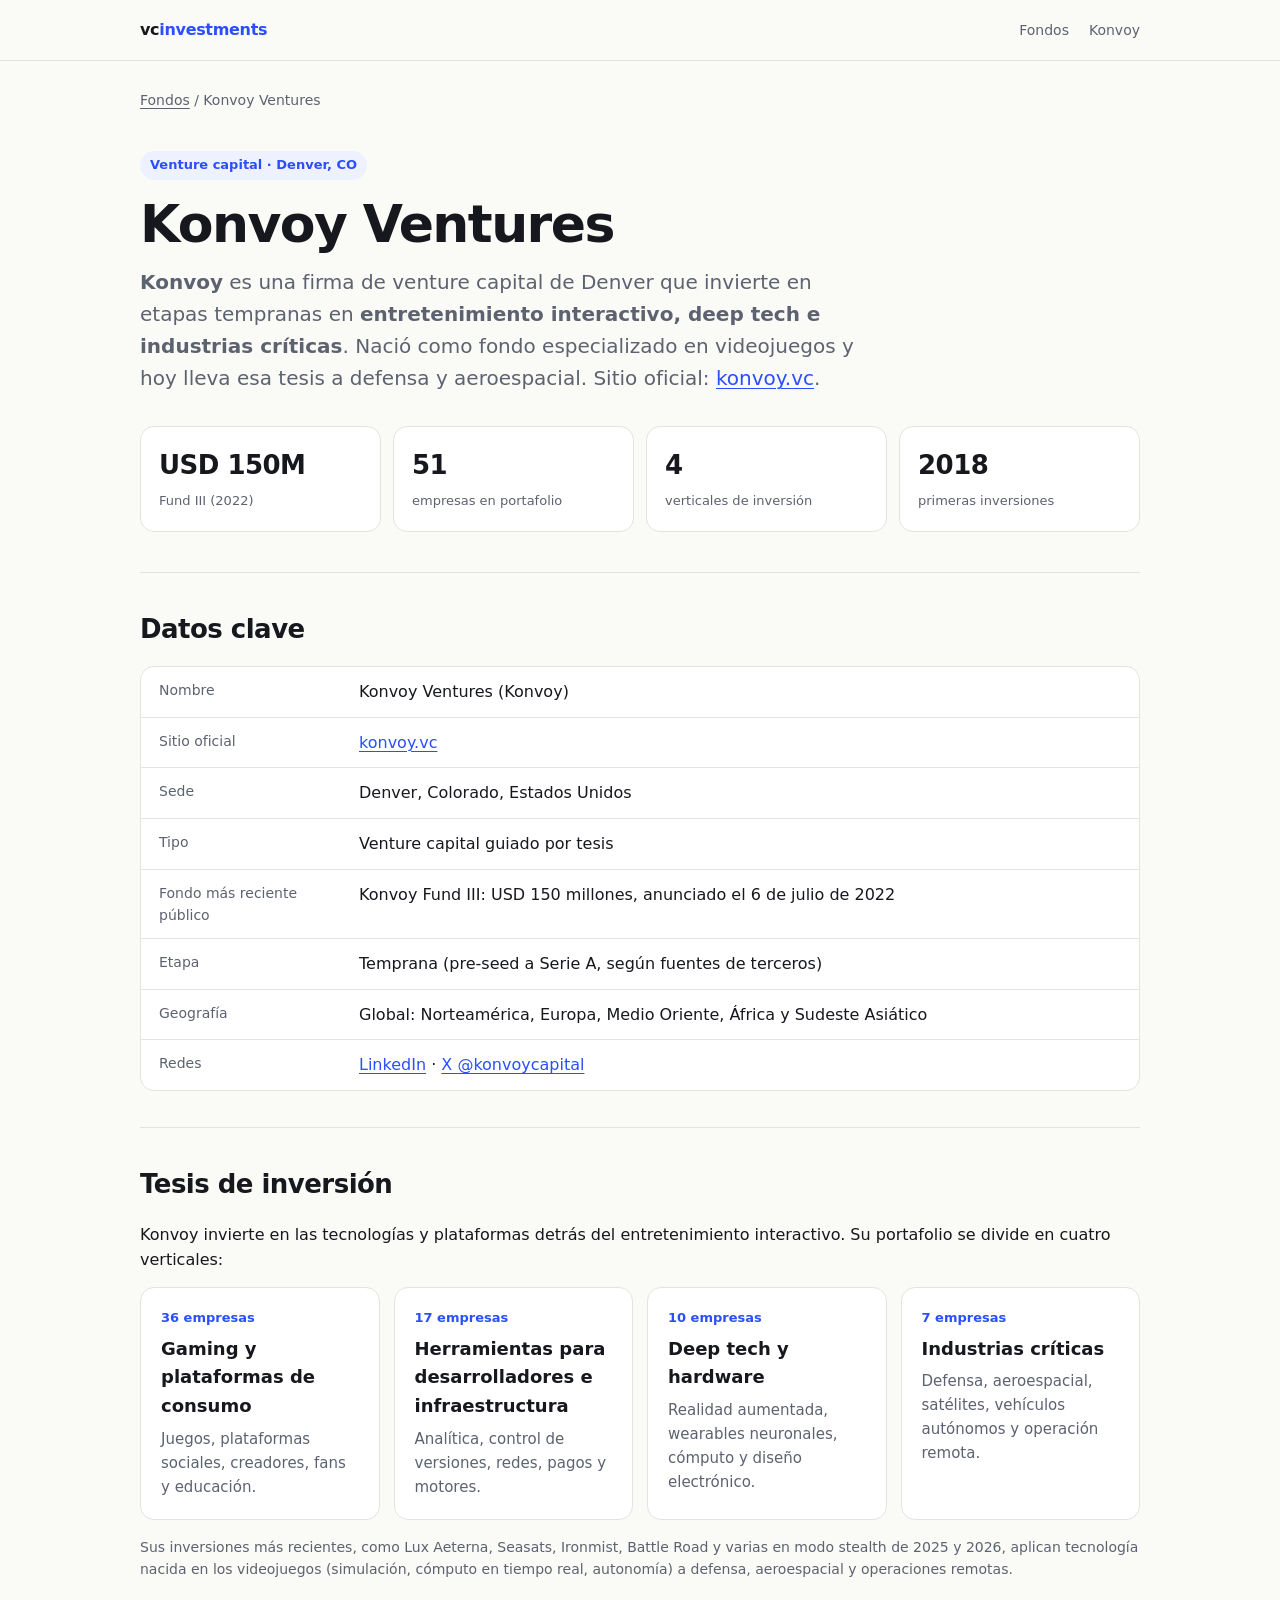
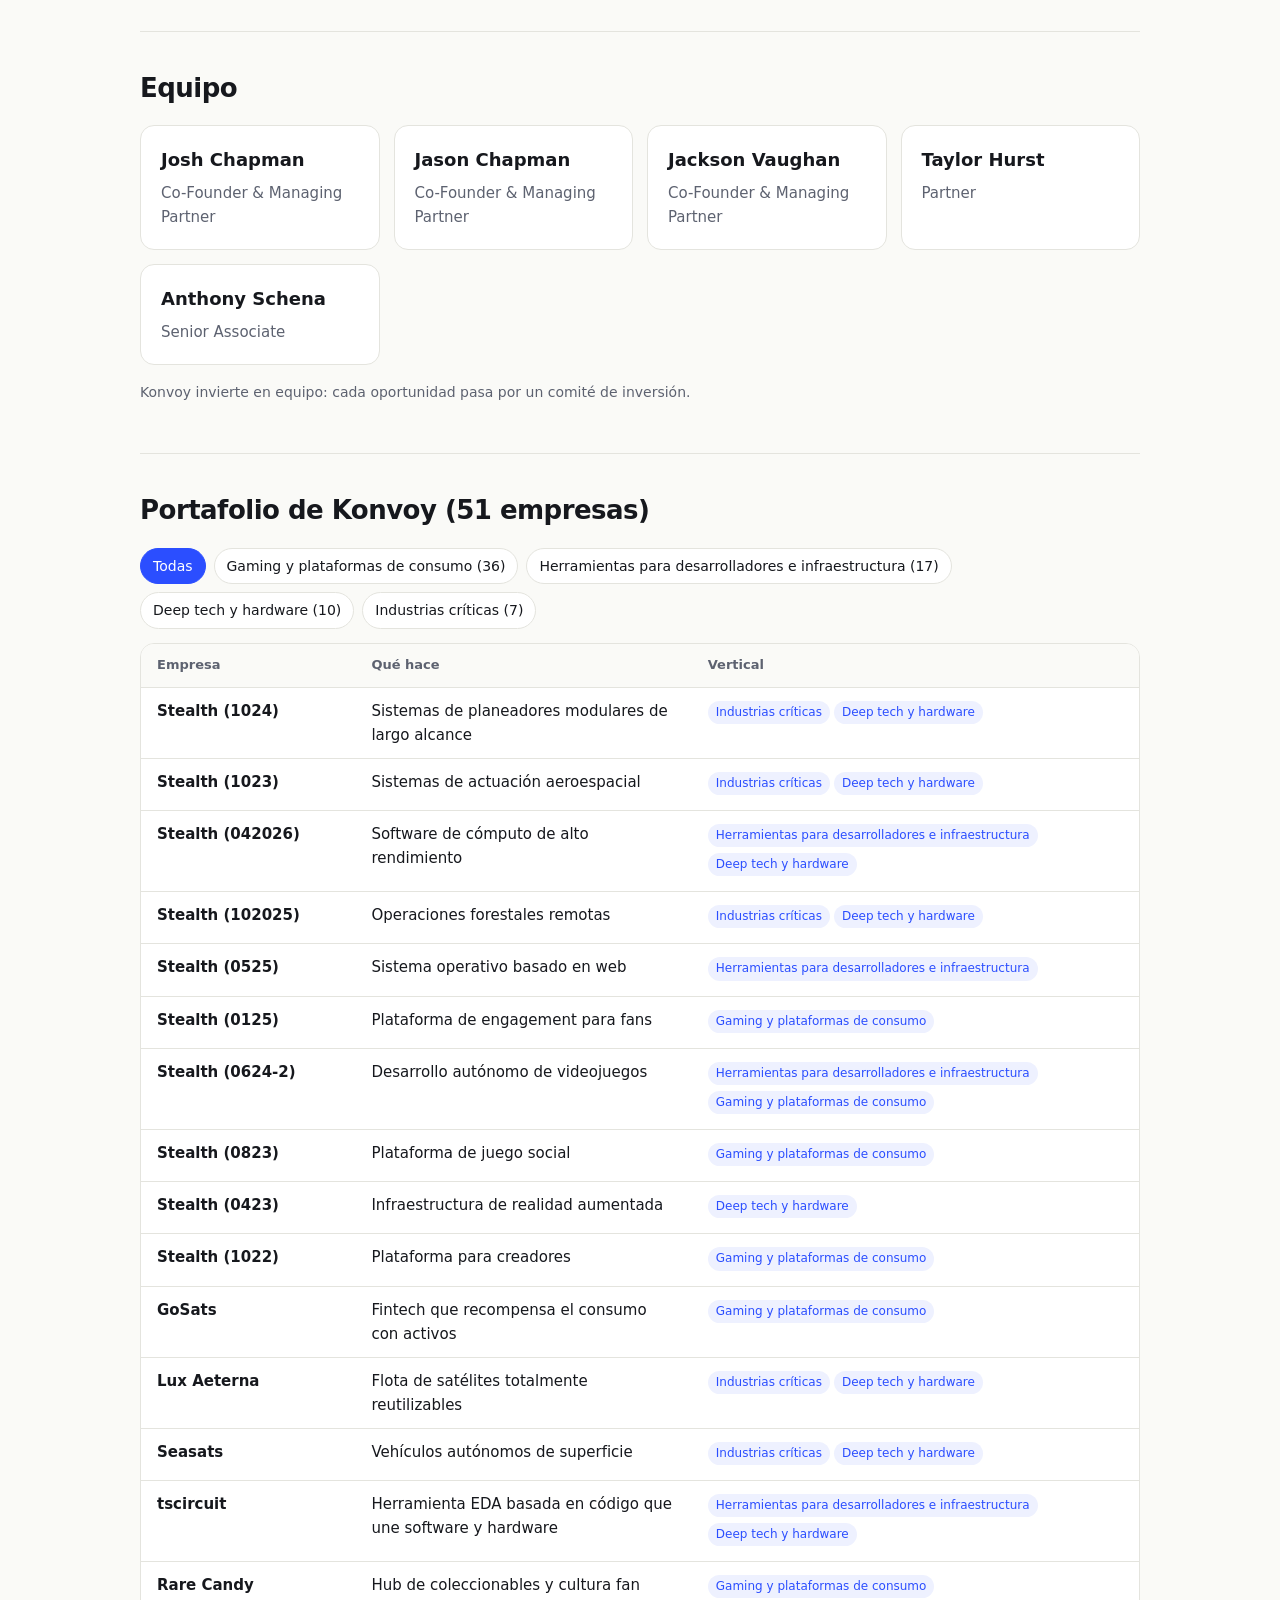
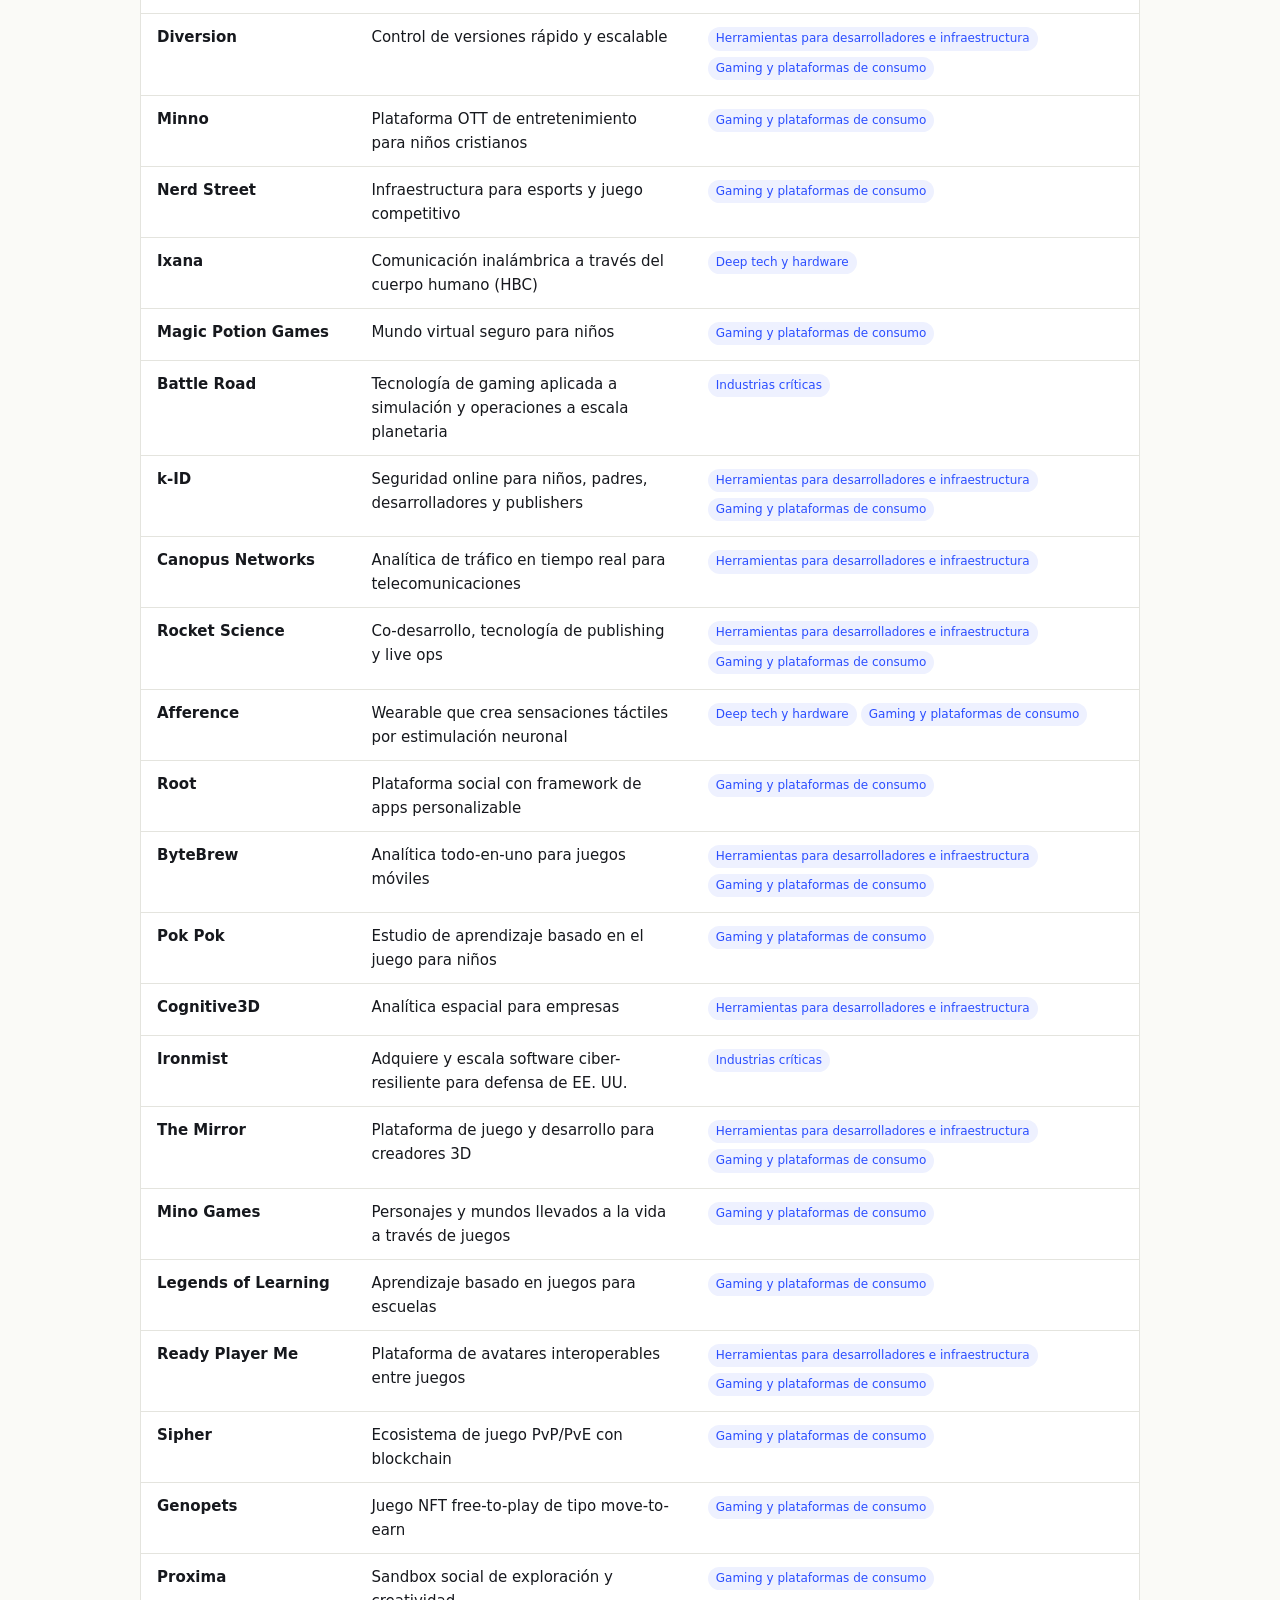
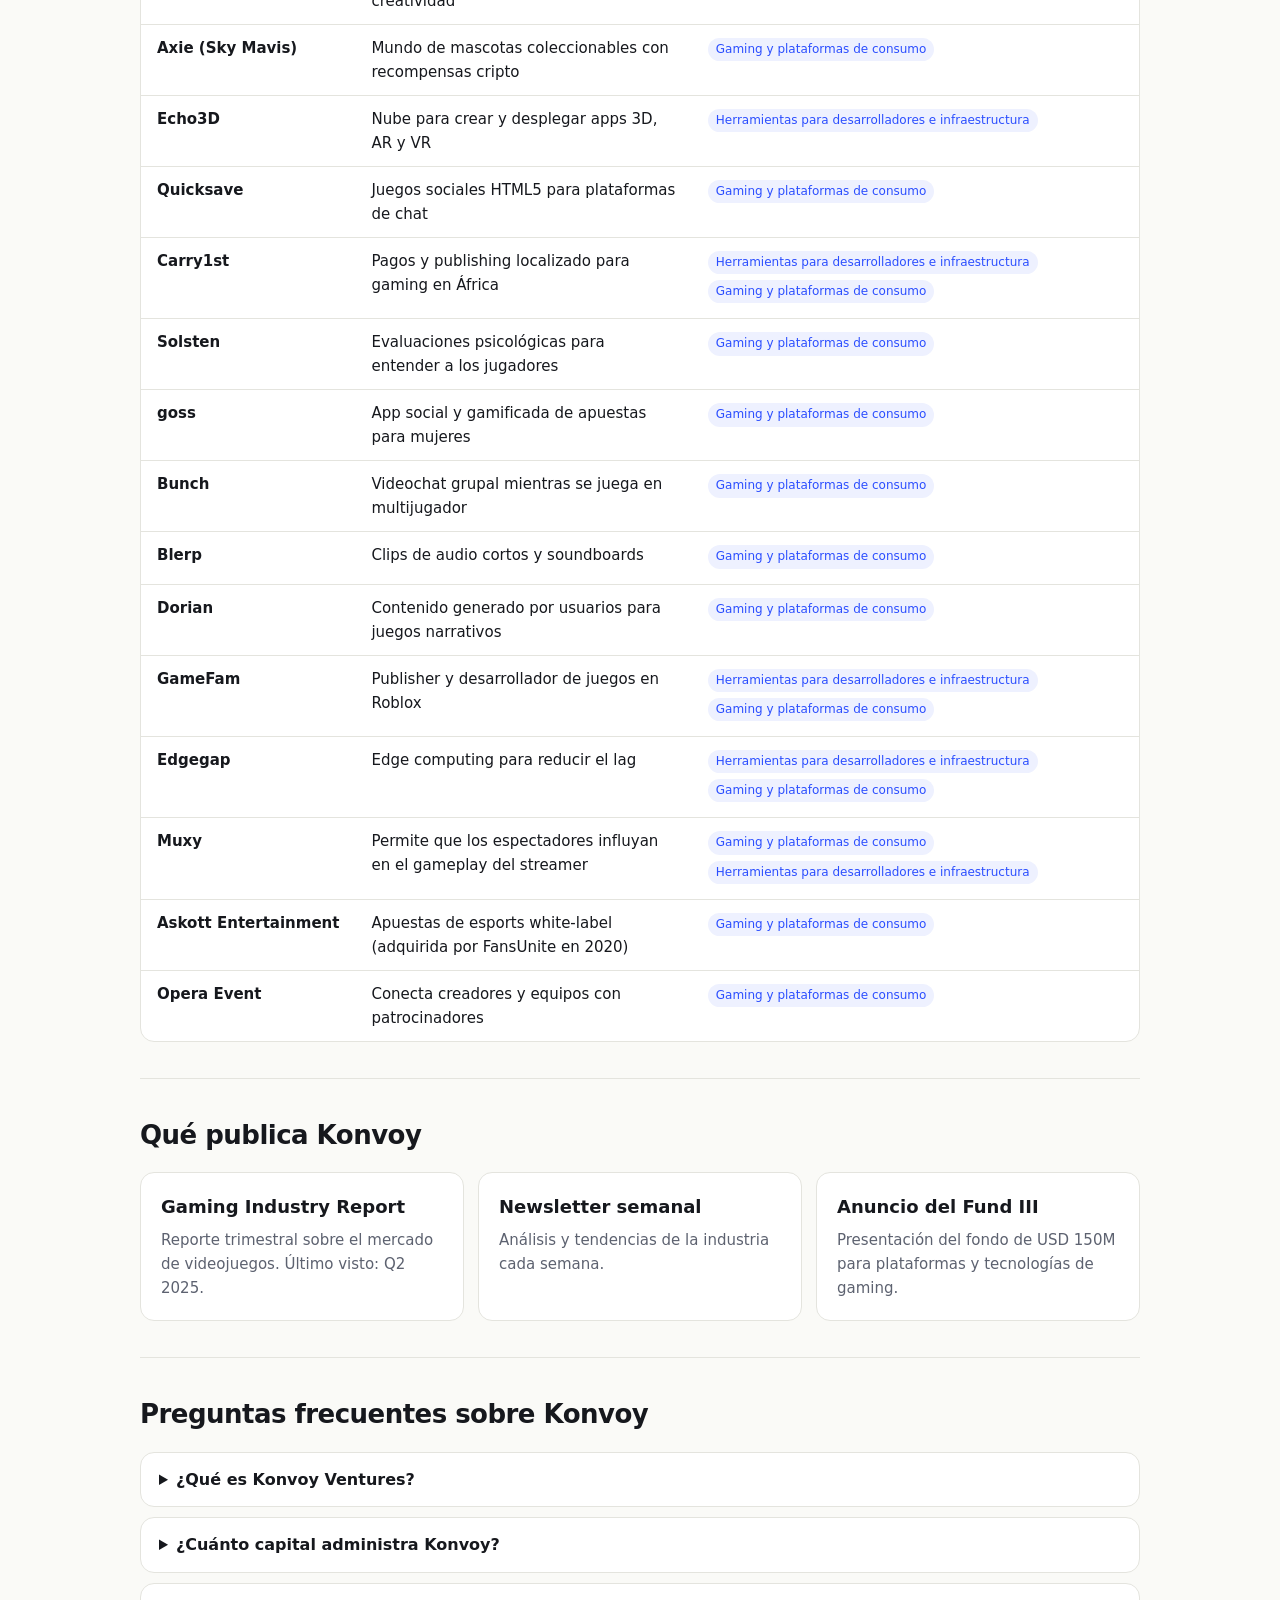
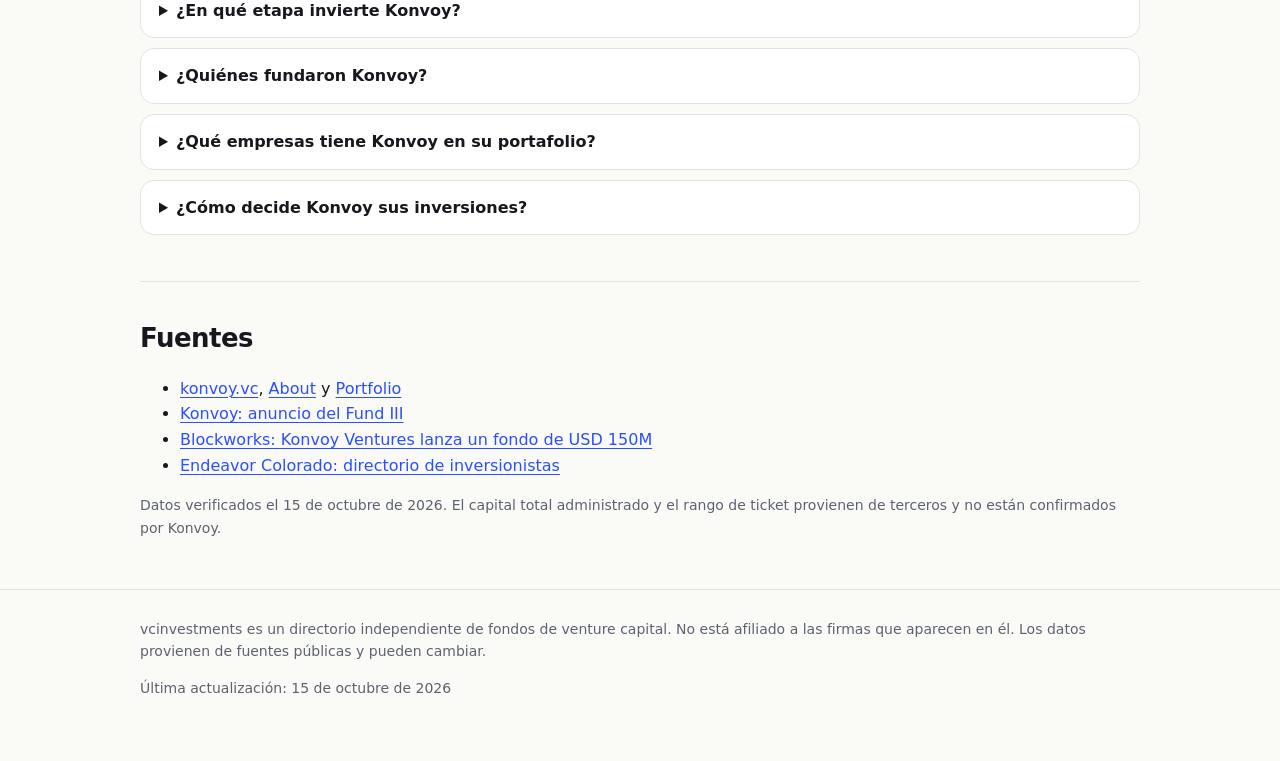
==== docs/konvoy/index.html @ e837ac77 "Sitio público con perfil de Konvoy Ventures (GitHub Pages) - docs/: página de inicio y perfil de Kon" ====
<!doctype html>
<html lang="es">
<head>
<meta charset="utf-8">
<meta name="viewport" content="width=device-width, initial-scale=1">
<title>Konvoy Ventures: fondo VC de gaming, deep tech e industrias críticas</title>
<meta name="description" content="Konvoy Ventures: fondo de venture capital de Denver que invierte en gaming, deep tech e industrias críticas. Fund III de USD 150M, equipo, tesis y las 51 empresas de su portafolio.">
<link rel="canonical" href="https://diegodeleondev.github.io/vcinvestments/konvoy/">
<meta name="robots" content="index, follow, max-snippet:-1">
<meta property="og:type" content="website">
<meta property="og:title" content="Konvoy Ventures: fondo VC de gaming, deep tech e industrias críticas">
<meta property="og:description" content="Konvoy Ventures: fondo de venture capital de Denver que invierte en gaming, deep tech e industrias críticas. Fund III de USD 150M, equipo, tesis y las 51 empresas de su portafolio.">
<meta property="og:url" content="https://diegodeleondev.github.io/vcinvestments/konvoy/">
<meta property="og:locale" content="es_ES">
<meta name="twitter:card" content="summary">
<link rel="stylesheet" href="../styles.css">
<script type="application/ld+json">
{
  "@context": "https://schema.org",
  "@graph": [
    {
      "@type": "Organization",
      "@id": "https://konvoy.vc/#organization",
      "name": "Konvoy Ventures",
      "alternateName": [
        "Konvoy",
        "Konvoy VC",
        "Konvoy Capital"
      ],
      "url": "https://konvoy.vc",
      "description": "Firma de venture capital guiada por tesis que invierte en tecnologías y plataformas de entretenimiento interactivo, deep tech e industrias críticas.",
      "address": {
        "@type": "PostalAddress",
        "addressLocality": "Denver",
        "addressRegion": "CO",
        "addressCountry": "US"
      },
      "founder": [
        {
          "@type": "Person",
          "name": "Josh Chapman"
        },
        {
          "@type": "Person",
          "name": "Jason Chapman"
        },
        {
          "@type": "Person",
          "name": "Jackson Vaughan"
        }
      ],
      "employee": [
        {
          "@type": "Person",
          "name": "Josh Chapman",
          "jobTitle": "Co-Founder & Managing Partner"
        },
        {
          "@type": "Person",
          "name": "Jason Chapman",
          "jobTitle": "Co-Founder & Managing Partner"
        },
        {
          "@type": "Person",
          "name": "Jackson Vaughan",
          "jobTitle": "Co-Founder & Managing Partner"
        },
        {
          "@type": "Person",
          "name": "Taylor Hurst",
          "jobTitle": "Partner"
        },
        {
          "@type": "Person",
          "name": "Anthony Schena",
          "jobTitle": "Senior Associate"
        }
      ],
      "knowsAbout": [
        "Venture capital",
        "Videojuegos",
        "Entretenimiento interactivo",
        "Deep tech",
        "Defensa",
        "Aeroespacial"
      ],
      "sameAs": [
        "https://www.linkedin.com/company/konvoy",
        "https://x.com/konvoycapital"
      ]
    },
    {
      "@type": "WebPage",
      "@id": "https://diegodeleondev.github.io/vcinvestments/konvoy/",
      "url": "https://diegodeleondev.github.io/vcinvestments/konvoy/",
      "name": "Konvoy Ventures — perfil del fondo",
      "inLanguage": "es",
      "dateModified": "2026-10-15",
      "about": {
        "@id": "https://konvoy.vc/#organization"
      },
      "isPartOf": {
        "@id": "https://diegodeleondev.github.io/vcinvestments/#website"
      }
    },
    {
      "@type": "BreadcrumbList",
      "itemListElement": [
        {
          "@type": "ListItem",
          "position": 1,
          "name": "Fondos",
          "item": "https://diegodeleondev.github.io/vcinvestments/"
        },
        {
          "@type": "ListItem",
          "position": 2,
          "name": "Konvoy Ventures",
          "item": "https://diegodeleondev.github.io/vcinvestments/konvoy/"
        }
      ]
    },
    {
      "@type": "FAQPage",
      "mainEntity": [
        {
          "@type": "Question",
          "name": "¿Qué es Konvoy Ventures?",
          "acceptedAnswer": {
            "@type": "Answer",
            "text": "Konvoy Ventures es una firma de venture capital con sede en Denver, Colorado, que invierte en etapas tempranas en entretenimiento interactivo, deep tech e industrias críticas. Nació enfocada en videojuegos y hoy aplica esa tesis también a defensa y aeroespacial."
          }
        },
        {
          "@type": "Question",
          "name": "¿Cuánto capital administra Konvoy?",
          "acceptedAnswer": {
            "@type": "Answer",
            "text": "Su fondo más reciente anunciado públicamente es Konvoy Fund III, de 150 millones de dólares, presentado el 6 de julio de 2022. Directorios de terceros estiman su capital total administrado en unos 270 millones de dólares; la firma no ha publicado esa cifra."
          }
        },
        {
          "@type": "Question",
          "name": "¿En qué etapa invierte Konvoy?",
          "acceptedAnswer": {
            "@type": "Answer",
            "text": "Konvoy invierte en compañías en etapa temprana. Fuentes de terceros ubican sus inversiones entre pre-seed y Serie A, con tickets de entre 0.5 y 5 millones de dólares; la firma no publica un rango oficial."
          }
        },
        {
          "@type": "Question",
          "name": "¿Quiénes fundaron Konvoy?",
          "acceptedAnswer": {
            "@type": "Answer",
            "text": "Konvoy fue fundada por Josh Chapman, Jason Chapman y Jackson Vaughan, quienes son Managing Partners. El equipo de inversión incluye a Taylor Hurst (Partner) y Anthony Schena (Senior Associate)."
          }
        },
        {
          "@type": "Question",
          "name": "¿Qué empresas tiene Konvoy en su portafolio?",
          "acceptedAnswer": {
            "@type": "Answer",
            "text": "Konvoy lista 51 empresas en su portafolio, 10 de ellas en modo stealth. Entre las más conocidas están Axie Infinity (Sky Mavis), Ready Player Me, Carry1st, GameFam, Edgegap, k-ID, Genopets y Lux Aeterna."
          }
        },
        {
          "@type": "Question",
          "name": "¿Cómo decide Konvoy sus inversiones?",
          "acceptedAnswer": {
            "@type": "Answer",
            "text": "Konvoy se define como una firma guiada por tesis que invierte en equipo: cada oportunidad pasa por un comité de inversión donde la evaluación de cada miembro forma parte de la decisión."
          }
        }
      ]
    }
  ]
}
</script>
</head>
<body>
<header class="site"><div class="wrap">
  <a class="brand" href="https://diegodeleondev.github.io/vcinvestments/">vc<span>investments</span></a>
  <nav><a href="https://diegodeleondev.github.io/vcinvestments/">Fondos</a><a href="https://diegodeleondev.github.io/vcinvestments/konvoy/">Konvoy</a></nav>
</div></header>

<main class="wrap">
<p class="crumbs"><a href="https://diegodeleondev.github.io/vcinvestments/">Fondos</a> / Konvoy Ventures</p>
<div class="hero">
  <span class="eyebrow">Venture capital · Denver, CO</span>
  <h1>Konvoy Ventures</h1>
  <p class="lead"><strong>Konvoy</strong> es una firma de venture capital de Denver que invierte en etapas tempranas en <strong>entretenimiento interactivo, deep tech e industrias críticas</strong>. Nació como fondo especializado en videojuegos y hoy lleva esa tesis a defensa y aeroespacial. Sitio oficial: <a href="https://konvoy.vc">konvoy.vc</a>.</p>
  <div class="stats">
    <div class="stat"><b>USD 150M</b><small>Fund III (2022)</small></div>
    <div class="stat"><b>51</b><small>empresas en portafolio</small></div>
    <div class="stat"><b>4</b><small>verticales de inversión</small></div>
    <div class="stat"><b>2018</b><small>primeras inversiones</small></div>
  </div>
</div>

<section id="datos">
  <h2>Datos clave</h2>
  <dl class="facts">
    <dt>Nombre</dt><dd>Konvoy Ventures (Konvoy)</dd>
    <dt>Sitio oficial</dt><dd><a href="https://konvoy.vc">konvoy.vc</a></dd>
    <dt>Sede</dt><dd>Denver, Colorado, Estados Unidos</dd>
    <dt>Tipo</dt><dd>Venture capital guiado por tesis</dd>
    <dt>Fondo más reciente público</dt><dd>Konvoy Fund III: USD 150 millones, anunciado el 6 de julio de 2022</dd>
    <dt>Etapa</dt><dd>Temprana (pre-seed a Serie A, según fuentes de terceros)</dd>
    <dt>Geografía</dt><dd>Global: Norteamérica, Europa, Medio Oriente, África y Sudeste Asiático</dd>
    <dt>Redes</dt><dd><a href="https://www.linkedin.com/company/konvoy">LinkedIn</a> · <a href="https://x.com/konvoycapital">X @konvoycapital</a></dd>
  </dl>
</section>

<section id="tesis">
  <h2>Tesis de inversión</h2>
  <p>Konvoy invierte en las tecnologías y plataformas detrás del entretenimiento interactivo. Su portafolio se divide en cuatro verticales:</p>
  <div class="grid"><div class="card"><span class="count">36 empresas</span><h3>Gaming y plataformas de consumo</h3><p>Juegos, plataformas sociales, creadores, fans y educación.</p></div><div class="card"><span class="count">17 empresas</span><h3>Herramientas para desarrolladores e infraestructura</h3><p>Analítica, control de versiones, redes, pagos y motores.</p></div><div class="card"><span class="count">10 empresas</span><h3>Deep tech y hardware</h3><p>Realidad aumentada, wearables neuronales, cómputo y diseño electrónico.</p></div><div class="card"><span class="count">7 empresas</span><h3>Industrias críticas</h3><p>Defensa, aeroespacial, satélites, vehículos autónomos y operación remota.</p></div></div>
  <p class="note" style="margin-top:16px">Sus inversiones más recientes, como Lux Aeterna, Seasats, Ironmist, Battle Road y varias en modo stealth de 2025 y 2026, aplican tecnología nacida en los videojuegos (simulación, cómputo en tiempo real, autonomía) a defensa, aeroespacial y operaciones remotas.</p>
</section>

<section id="equipo">
  <h2>Equipo</h2>
  <div class="grid">
    <div class="card"><h3>Josh Chapman</h3><p>Co-Founder &amp; Managing Partner</p></div>
    <div class="card"><h3>Jason Chapman</h3><p>Co-Founder &amp; Managing Partner</p></div>
    <div class="card"><h3>Jackson Vaughan</h3><p>Co-Founder &amp; Managing Partner</p></div>
    <div class="card"><h3>Taylor Hurst</h3><p>Partner</p></div>
    <div class="card"><h3>Anthony Schena</h3><p>Senior Associate</p></div>
  </div>
  <p class="note" style="margin-top:16px">Konvoy invierte en equipo: cada oportunidad pasa por un comité de inversión.</p>
</section>

<section id="portafolio">
  <h2>Portafolio de Konvoy (51 empresas)</h2>
  <div class="filters" role="group" aria-label="Filtrar por vertical"><button type="button" aria-pressed="true" data-f="">Todas</button><button type="button" aria-pressed="false" data-f="Gaming &amp; Consumer Platforms">Gaming y plataformas de consumo (36)</button><button type="button" aria-pressed="false" data-f="Developer Tools &amp; Infrastructure">Herramientas para desarrolladores e infraestructura (17)</button><button type="button" aria-pressed="false" data-f="Deep Tech &amp; Hardware">Deep tech y hardware (10)</button><button type="button" aria-pressed="false" data-f="Critical Industries">Industrias críticas (7)</button></div>
  <div class="table-wrap"><table>
    <thead><tr><th>Empresa</th><th>Qué hace</th><th>Vertical</th></tr></thead>
    <tbody>
<tr data-v="Critical Industries|Deep Tech &amp; Hardware"><td>Stealth (1024)</td><td>Sistemas de planeadores modulares de largo alcance</td><td><span class=tag>Industrias críticas</span><span class=tag>Deep tech y hardware</span></td></tr>
<tr data-v="Critical Industries|Deep Tech &amp; Hardware"><td>Stealth (1023)</td><td>Sistemas de actuación aeroespacial</td><td><span class=tag>Industrias críticas</span><span class=tag>Deep tech y hardware</span></td></tr>
<tr data-v="Developer Tools &amp; Infrastructure|Deep Tech &amp; Hardware"><td>Stealth (042026)</td><td>Software de cómputo de alto rendimiento</td><td><span class=tag>Herramientas para desarrolladores e infraestructura</span><span class=tag>Deep tech y hardware</span></td></tr>
<tr data-v="Critical Industries|Deep Tech &amp; Hardware"><td>Stealth (102025)</td><td>Operaciones forestales remotas</td><td><span class=tag>Industrias críticas</span><span class=tag>Deep tech y hardware</span></td></tr>
<tr data-v="Developer Tools &amp; Infrastructure"><td>Stealth (0525)</td><td>Sistema operativo basado en web</td><td><span class=tag>Herramientas para desarrolladores e infraestructura</span></td></tr>
<tr data-v="Gaming &amp; Consumer Platforms"><td>Stealth (0125)</td><td>Plataforma de engagement para fans</td><td><span class=tag>Gaming y plataformas de consumo</span></td></tr>
<tr data-v="Developer Tools &amp; Infrastructure|Gaming &amp; Consumer Platforms"><td>Stealth (0624-2)</td><td>Desarrollo autónomo de videojuegos</td><td><span class=tag>Herramientas para desarrolladores e infraestructura</span><span class=tag>Gaming y plataformas de consumo</span></td></tr>
<tr data-v="Gaming &amp; Consumer Platforms"><td>Stealth (0823)</td><td>Plataforma de juego social</td><td><span class=tag>Gaming y plataformas de consumo</span></td></tr>
<tr data-v="Deep Tech &amp; Hardware"><td>Stealth (0423)</td><td>Infraestructura de realidad aumentada</td><td><span class=tag>Deep tech y hardware</span></td></tr>
<tr data-v="Gaming &amp; Consumer Platforms"><td>Stealth (1022)</td><td>Plataforma para creadores</td><td><span class=tag>Gaming y plataformas de consumo</span></td></tr>
<tr data-v="Gaming &amp; Consumer Platforms"><td>GoSats</td><td>Fintech que recompensa el consumo con activos</td><td><span class=tag>Gaming y plataformas de consumo</span></td></tr>
<tr data-v="Critical Industries|Deep Tech &amp; Hardware"><td>Lux Aeterna</td><td>Flota de satélites totalmente reutilizables</td><td><span class=tag>Industrias críticas</span><span class=tag>Deep tech y hardware</span></td></tr>
<tr data-v="Critical Industries|Deep Tech &amp; Hardware"><td>Seasats</td><td>Vehículos autónomos de superficie</td><td><span class=tag>Industrias críticas</span><span class=tag>Deep tech y hardware</span></td></tr>
<tr data-v="Developer Tools &amp; Infrastructure|Deep Tech &amp; Hardware"><td>tscircuit</td><td>Herramienta EDA basada en código que une software y hardware</td><td><span class=tag>Herramientas para desarrolladores e infraestructura</span><span class=tag>Deep tech y hardware</span></td></tr>
<tr data-v="Gaming &amp; Consumer Platforms"><td>Rare Candy</td><td>Hub de coleccionables y cultura fan</td><td><span class=tag>Gaming y plataformas de consumo</span></td></tr>
<tr data-v="Developer Tools &amp; Infrastructure|Gaming &amp; Consumer Platforms"><td>Diversion</td><td>Control de versiones rápido y escalable</td><td><span class=tag>Herramientas para desarrolladores e infraestructura</span><span class=tag>Gaming y plataformas de consumo</span></td></tr>
<tr data-v="Gaming &amp; Consumer Platforms"><td>Minno</td><td>Plataforma OTT de entretenimiento para niños cristianos</td><td><span class=tag>Gaming y plataformas de consumo</span></td></tr>
<tr data-v="Gaming &amp; Consumer Platforms"><td>Nerd Street</td><td>Infraestructura para esports y juego competitivo</td><td><span class=tag>Gaming y plataformas de consumo</span></td></tr>
<tr data-v="Deep Tech &amp; Hardware"><td>Ixana</td><td>Comunicación inalámbrica a través del cuerpo humano (HBC)</td><td><span class=tag>Deep tech y hardware</span></td></tr>
<tr data-v="Gaming &amp; Consumer Platforms"><td>Magic Potion Games</td><td>Mundo virtual seguro para niños</td><td><span class=tag>Gaming y plataformas de consumo</span></td></tr>
<tr data-v="Critical Industries"><td>Battle Road</td><td>Tecnología de gaming aplicada a simulación y operaciones a escala planetaria</td><td><span class=tag>Industrias críticas</span></td></tr>
<tr data-v="Developer Tools &amp; Infrastructure|Gaming &amp; Consumer Platforms"><td>k-ID</td><td>Seguridad online para niños, padres, desarrolladores y publishers</td><td><span class=tag>Herramientas para desarrolladores e infraestructura</span><span class=tag>Gaming y plataformas de consumo</span></td></tr>
<tr data-v="Developer Tools &amp; Infrastructure"><td>Canopus Networks</td><td>Analítica de tráfico en tiempo real para telecomunicaciones</td><td><span class=tag>Herramientas para desarrolladores e infraestructura</span></td></tr>
<tr data-v="Developer Tools &amp; Infrastructure|Gaming &amp; Consumer Platforms"><td>Rocket Science</td><td>Co-desarrollo, tecnología de publishing y live ops</td><td><span class=tag>Herramientas para desarrolladores e infraestructura</span><span class=tag>Gaming y plataformas de consumo</span></td></tr>
<tr data-v="Deep Tech &amp; Hardware|Gaming &amp; Consumer Platforms"><td>Afference</td><td>Wearable que crea sensaciones táctiles por estimulación neuronal</td><td><span class=tag>Deep tech y hardware</span><span class=tag>Gaming y plataformas de consumo</span></td></tr>
<tr data-v="Gaming &amp; Consumer Platforms"><td>Root</td><td>Plataforma social con framework de apps personalizable</td><td><span class=tag>Gaming y plataformas de consumo</span></td></tr>
<tr data-v="Developer Tools &amp; Infrastructure|Gaming &amp; Consumer Platforms"><td>ByteBrew</td><td>Analítica todo-en-uno para juegos móviles</td><td><span class=tag>Herramientas para desarrolladores e infraestructura</span><span class=tag>Gaming y plataformas de consumo</span></td></tr>
<tr data-v="Gaming &amp; Consumer Platforms"><td>Pok Pok</td><td>Estudio de aprendizaje basado en el juego para niños</td><td><span class=tag>Gaming y plataformas de consumo</span></td></tr>
<tr data-v="Developer Tools &amp; Infrastructure"><td>Cognitive3D</td><td>Analítica espacial para empresas</td><td><span class=tag>Herramientas para desarrolladores e infraestructura</span></td></tr>
<tr data-v="Critical Industries"><td>Ironmist</td><td>Adquiere y escala software ciber-resiliente para defensa de EE. UU.</td><td><span class=tag>Industrias críticas</span></td></tr>
<tr data-v="Developer Tools &amp; Infrastructure|Gaming &amp; Consumer Platforms"><td>The Mirror</td><td>Plataforma de juego y desarrollo para creadores 3D</td><td><span class=tag>Herramientas para desarrolladores e infraestructura</span><span class=tag>Gaming y plataformas de consumo</span></td></tr>
<tr data-v="Gaming &amp; Consumer Platforms"><td>Mino Games</td><td>Personajes y mundos llevados a la vida a través de juegos</td><td><span class=tag>Gaming y plataformas de consumo</span></td></tr>
<tr data-v="Gaming &amp; Consumer Platforms"><td>Legends of Learning</td><td>Aprendizaje basado en juegos para escuelas</td><td><span class=tag>Gaming y plataformas de consumo</span></td></tr>
<tr data-v="Developer Tools &amp; Infrastructure|Gaming &amp; Consumer Platforms"><td>Ready Player Me</td><td>Plataforma de avatares interoperables entre juegos</td><td><span class=tag>Herramientas para desarrolladores e infraestructura</span><span class=tag>Gaming y plataformas de consumo</span></td></tr>
<tr data-v="Gaming &amp; Consumer Platforms"><td>Sipher</td><td>Ecosistema de juego PvP/PvE con blockchain</td><td><span class=tag>Gaming y plataformas de consumo</span></td></tr>
<tr data-v="Gaming &amp; Consumer Platforms"><td>Genopets</td><td>Juego NFT free-to-play de tipo move-to-earn</td><td><span class=tag>Gaming y plataformas de consumo</span></td></tr>
<tr data-v="Gaming &amp; Consumer Platforms"><td>Proxima</td><td>Sandbox social de exploración y creatividad</td><td><span class=tag>Gaming y plataformas de consumo</span></td></tr>
<tr data-v="Gaming &amp; Consumer Platforms"><td>Axie (Sky Mavis)</td><td>Mundo de mascotas coleccionables con recompensas cripto</td><td><span class=tag>Gaming y plataformas de consumo</span></td></tr>
<tr data-v="Developer Tools &amp; Infrastructure"><td>Echo3D</td><td>Nube para crear y desplegar apps 3D, AR y VR</td><td><span class=tag>Herramientas para desarrolladores e infraestructura</span></td></tr>
<tr data-v="Gaming &amp; Consumer Platforms"><td>Quicksave</td><td>Juegos sociales HTML5 para plataformas de chat</td><td><span class=tag>Gaming y plataformas de consumo</span></td></tr>
<tr data-v="Developer Tools &amp; Infrastructure|Gaming &amp; Consumer Platforms"><td>Carry1st</td><td>Pagos y publishing localizado para gaming en África</td><td><span class=tag>Herramientas para desarrolladores e infraestructura</span><span class=tag>Gaming y plataformas de consumo</span></td></tr>
<tr data-v="Gaming &amp; Consumer Platforms"><td>Solsten</td><td>Evaluaciones psicológicas para entender a los jugadores</td><td><span class=tag>Gaming y plataformas de consumo</span></td></tr>
<tr data-v="Gaming &amp; Consumer Platforms"><td>goss</td><td>App social y gamificada de apuestas para mujeres</td><td><span class=tag>Gaming y plataformas de consumo</span></td></tr>
<tr data-v="Gaming &amp; Consumer Platforms"><td>Bunch</td><td>Videochat grupal mientras se juega en multijugador</td><td><span class=tag>Gaming y plataformas de consumo</span></td></tr>
<tr data-v="Gaming &amp; Consumer Platforms"><td>Blerp</td><td>Clips de audio cortos y soundboards</td><td><span class=tag>Gaming y plataformas de consumo</span></td></tr>
<tr data-v="Gaming &amp; Consumer Platforms"><td>Dorian</td><td>Contenido generado por usuarios para juegos narrativos</td><td><span class=tag>Gaming y plataformas de consumo</span></td></tr>
<tr data-v="Developer Tools &amp; Infrastructure|Gaming &amp; Consumer Platforms"><td>GameFam</td><td>Publisher y desarrollador de juegos en Roblox</td><td><span class=tag>Herramientas para desarrolladores e infraestructura</span><span class=tag>Gaming y plataformas de consumo</span></td></tr>
<tr data-v="Developer Tools &amp; Infrastructure|Gaming &amp; Consumer Platforms"><td>Edgegap</td><td>Edge computing para reducir el lag</td><td><span class=tag>Herramientas para desarrolladores e infraestructura</span><span class=tag>Gaming y plataformas de consumo</span></td></tr>
<tr data-v="Gaming &amp; Consumer Platforms|Developer Tools &amp; Infrastructure"><td>Muxy</td><td>Permite que los espectadores influyan en el gameplay del streamer</td><td><span class=tag>Gaming y plataformas de consumo</span><span class=tag>Herramientas para desarrolladores e infraestructura</span></td></tr>
<tr data-v="Gaming &amp; Consumer Platforms"><td>Askott Entertainment</td><td>Apuestas de esports white-label (adquirida por FansUnite en 2020)</td><td><span class=tag>Gaming y plataformas de consumo</span></td></tr>
<tr data-v="Gaming &amp; Consumer Platforms"><td>Opera Event</td><td>Conecta creadores y equipos con patrocinadores</td><td><span class=tag>Gaming y plataformas de consumo</span></td></tr>
    </tbody>
  </table></div>
</section>

<section id="publicaciones">
  <h2>Qué publica Konvoy</h2>
  <div class="grid">
    <a class="card" href="https://konvoy.vc/reports/gaming-industry-report-q2-2025"><h3>Gaming Industry Report</h3><p>Reporte trimestral sobre el mercado de videojuegos. Último visto: Q2 2025.</p></a>
    <a class="card" href="https://konvoy.vc"><h3>Newsletter semanal</h3><p>Análisis y tendencias de la industria cada semana.</p></a>
    <a class="card" href="https://www.konvoy.vc/blogs/konvoy-fund-iii-announcement"><h3>Anuncio del Fund III</h3><p>Presentación del fondo de USD 150M para plataformas y tecnologías de gaming.</p></a>
  </div>
</section>

<section id="faq">
  <h2>Preguntas frecuentes sobre Konvoy</h2>
  <details><summary>¿Qué es Konvoy Ventures?</summary><p>Konvoy Ventures es una firma de venture capital con sede en Denver, Colorado, que invierte en etapas tempranas en entretenimiento interactivo, deep tech e industrias críticas. Nació enfocada en videojuegos y hoy aplica esa tesis también a defensa y aeroespacial.</p></details><details><summary>¿Cuánto capital administra Konvoy?</summary><p>Su fondo más reciente anunciado públicamente es Konvoy Fund III, de 150 millones de dólares, presentado el 6 de julio de 2022. Directorios de terceros estiman su capital total administrado en unos 270 millones de dólares; la firma no ha publicado esa cifra.</p></details><details><summary>¿En qué etapa invierte Konvoy?</summary><p>Konvoy invierte en compañías en etapa temprana. Fuentes de terceros ubican sus inversiones entre pre-seed y Serie A, con tickets de entre 0.5 y 5 millones de dólares; la firma no publica un rango oficial.</p></details><details><summary>¿Quiénes fundaron Konvoy?</summary><p>Konvoy fue fundada por Josh Chapman, Jason Chapman y Jackson Vaughan, quienes son Managing Partners. El equipo de inversión incluye a Taylor Hurst (Partner) y Anthony Schena (Senior Associate).</p></details><details><summary>¿Qué empresas tiene Konvoy en su portafolio?</summary><p>Konvoy lista 51 empresas en su portafolio, 10 de ellas en modo stealth. Entre las más conocidas están Axie Infinity (Sky Mavis), Ready Player Me, Carry1st, GameFam, Edgegap, k-ID, Genopets y Lux Aeterna.</p></details><details><summary>¿Cómo decide Konvoy sus inversiones?</summary><p>Konvoy se define como una firma guiada por tesis que invierte en equipo: cada oportunidad pasa por un comité de inversión donde la evaluación de cada miembro forma parte de la decisión.</p></details>
</section>

<section id="fuentes">
  <h2>Fuentes</h2>
  <ul>
    <li><a href="https://konvoy.vc">konvoy.vc</a>, <a href="https://www.konvoy.vc/about">About</a> y <a href="https://www.konvoy.vc/portfolio">Portfolio</a></li>
    <li><a href="https://www.konvoy.vc/blogs/konvoy-fund-iii-announcement">Konvoy: anuncio del Fund III</a></li>
    <li><a href="https://blockworks.com/news/konvoy-ventures-launches-150m-fund-to-back-web3-gaming-firms">Blockworks: Konvoy Ventures lanza un fondo de USD 150M</a></li>
    <li><a href="https://www.endeavorcolorado.org/investors/konvoy-ventures">Endeavor Colorado: directorio de inversionistas</a></li>
  </ul>
  <p class="note">Datos verificados el 15 de octubre de 2026. El capital total administrado y el rango de ticket provienen de terceros y no están confirmados por Konvoy.</p>
</section>
</main>
<footer><div class="wrap">
  <p>vcinvestments es un directorio independiente de fondos de venture capital. No está afiliado a las firmas que aparecen en él. Los datos provienen de fuentes públicas y pueden cambiar.</p>
  <p>Última actualización: <time datetime="2026-10-15">15 de octubre de 2026</time></p>
</div></footer>

<script>
const btns = document.querySelectorAll('.filters button');
const trs = document.querySelectorAll('#portafolio tbody tr');
btns.forEach(b => b.addEventListener('click', () => {
  btns.forEach(x => x.setAttribute('aria-pressed', x === b));
  const f = b.dataset.f;
  trs.forEach(tr => tr.hidden = f && !tr.dataset.v.split('|').includes(f));
}));
</script>
</body>
</html>
---- docs/styles.css ----
:root {
  --bg: #fafaf7;
  --surface: #ffffff;
  --text: #16181d;
  --muted: #5d6270;
  --line: #e4e4de;
  --accent: #2b4eff;
  --accent-soft: #eef1ff;
  --radius: 14px;
  --max: 1040px;
  color-scheme: light dark;
}
@media (prefers-color-scheme: dark) {
  :root {
    --bg: #0f1115;
    --surface: #171a20;
    --text: #eceef2;
    --muted: #9aa0ad;
    --line: #2a2e37;
    --accent: #7c93ff;
    --accent-soft: #1d2340;
  }
}
* { box-sizing: border-box; }
html { -webkit-text-size-adjust: 100%; }
body {
  margin: 0;
  background: var(--bg);
  color: var(--text);
  font: 16px/1.6 "Inter", system-ui, -apple-system, "Segoe UI", Roboto, sans-serif;
}
a { color: var(--accent); text-decoration-thickness: 1px; text-underline-offset: 3px; }
.wrap { max-width: var(--max); margin: 0 auto; padding: 0 20px; }

header.site { border-bottom: 1px solid var(--line); }
header.site .wrap { display: flex; align-items: center; justify-content: space-between; height: 60px; }
.brand { font-weight: 700; letter-spacing: -0.02em; color: var(--text); text-decoration: none; }
.brand span { color: var(--accent); }
nav a { color: var(--muted); text-decoration: none; margin-left: 20px; font-size: 14px; }
nav a:hover { color: var(--text); }

.crumbs { font-size: 14px; color: var(--muted); margin: 28px 0 0; }
.crumbs a { color: var(--muted); }

.hero { padding: 40px 0 32px; }
.eyebrow { display: inline-block; font-size: 13px; font-weight: 600; color: var(--accent); background: var(--accent-soft); padding: 4px 10px; border-radius: 999px; }
h1 { font-size: clamp(32px, 6vw, 52px); line-height: 1.08; letter-spacing: -0.03em; margin: 16px 0 14px; }
.lead { font-size: clamp(17px, 2.2vw, 20px); color: var(--muted); max-width: 720px; margin: 0; }

.stats { display: grid; grid-template-columns: repeat(auto-fit, minmax(150px, 1fr)); gap: 12px; margin: 32px 0 8px; }
.stat { background: var(--surface); border: 1px solid var(--line); border-radius: var(--radius); padding: 18px; }
.stat b { display: block; font-size: 26px; letter-spacing: -0.02em; }
.stat small { color: var(--muted); font-size: 13px; }

section { padding: 36px 0; border-top: 1px solid var(--line); }
h2 { font-size: 26px; letter-spacing: -0.02em; margin: 0 0 16px; }
h3 { font-size: 18px; margin: 0 0 6px; }
p { margin: 0 0 14px; }

.grid { display: grid; grid-template-columns: repeat(auto-fit, minmax(230px, 1fr)); gap: 14px; }
.card { background: var(--surface); border: 1px solid var(--line); border-radius: var(--radius); padding: 20px; }
.card p { color: var(--muted); font-size: 15px; margin: 0; }
.card .count { font-size: 13px; color: var(--accent); font-weight: 600; margin-bottom: 6px; display: block; }
a.card { color: inherit; text-decoration: none; transition: border-color .15s; }
a.card:hover { border-color: var(--accent); }

dl.facts { display: grid; grid-template-columns: 200px 1fr; margin: 0; background: var(--surface); border: 1px solid var(--line); border-radius: var(--radius); overflow: hidden; }
dl.facts dt, dl.facts dd { margin: 0; padding: 12px 18px; border-bottom: 1px solid var(--line); }
dl.facts dt { color: var(--muted); font-size: 14px; }
dl.facts dt:last-of-type, dl.facts dd:last-of-type { border-bottom: 0; }

.table-wrap { overflow-x: auto; border: 1px solid var(--line); border-radius: var(--radius); background: var(--surface); }
table { width: 100%; border-collapse: collapse; font-size: 15px; }
th, td { text-align: left; padding: 11px 16px; border-bottom: 1px solid var(--line); vertical-align: top; }
th { font-size: 13px; color: var(--muted); font-weight: 600; background: var(--bg); }
tr:last-child td { border-bottom: 0; }
td:first-child { font-weight: 600; white-space: nowrap; }

.filters { display: flex; flex-wrap: wrap; gap: 8px; margin-bottom: 14px; }
.filters button { font: inherit; font-size: 14px; border: 1px solid var(--line); background: var(--surface); color: var(--text); padding: 6px 12px; border-radius: 999px; cursor: pointer; }
.filters button[aria-pressed="true"] { background: var(--accent); border-color: var(--accent); color: #fff; }

.tag { display: inline-block; font-size: 12px; padding: 2px 8px; border-radius: 999px; background: var(--accent-soft); color: var(--accent); margin: 0 4px 4px 0; white-space: nowrap; }

details { background: var(--surface); border: 1px solid var(--line); border-radius: var(--radius); padding: 14px 18px; margin-bottom: 10px; }
summary { font-weight: 600; cursor: pointer; }
details p { margin: 10px 0 0; color: var(--muted); }

.note { font-size: 14px; color: var(--muted); }
footer { border-top: 1px solid var(--line); padding: 28px 0 48px; font-size: 14px; color: var(--muted); }

@media (max-width: 600px) {
  .stats { grid-template-columns: 1fr 1fr; }
  .stat b { font-size: 22px; }
  dl.facts { grid-template-columns: 1fr; }
  dl.facts dt { border-bottom: 0; padding-bottom: 0; }
  nav a { margin-left: 14px; }
  td:first-child { white-space: normal; }
}
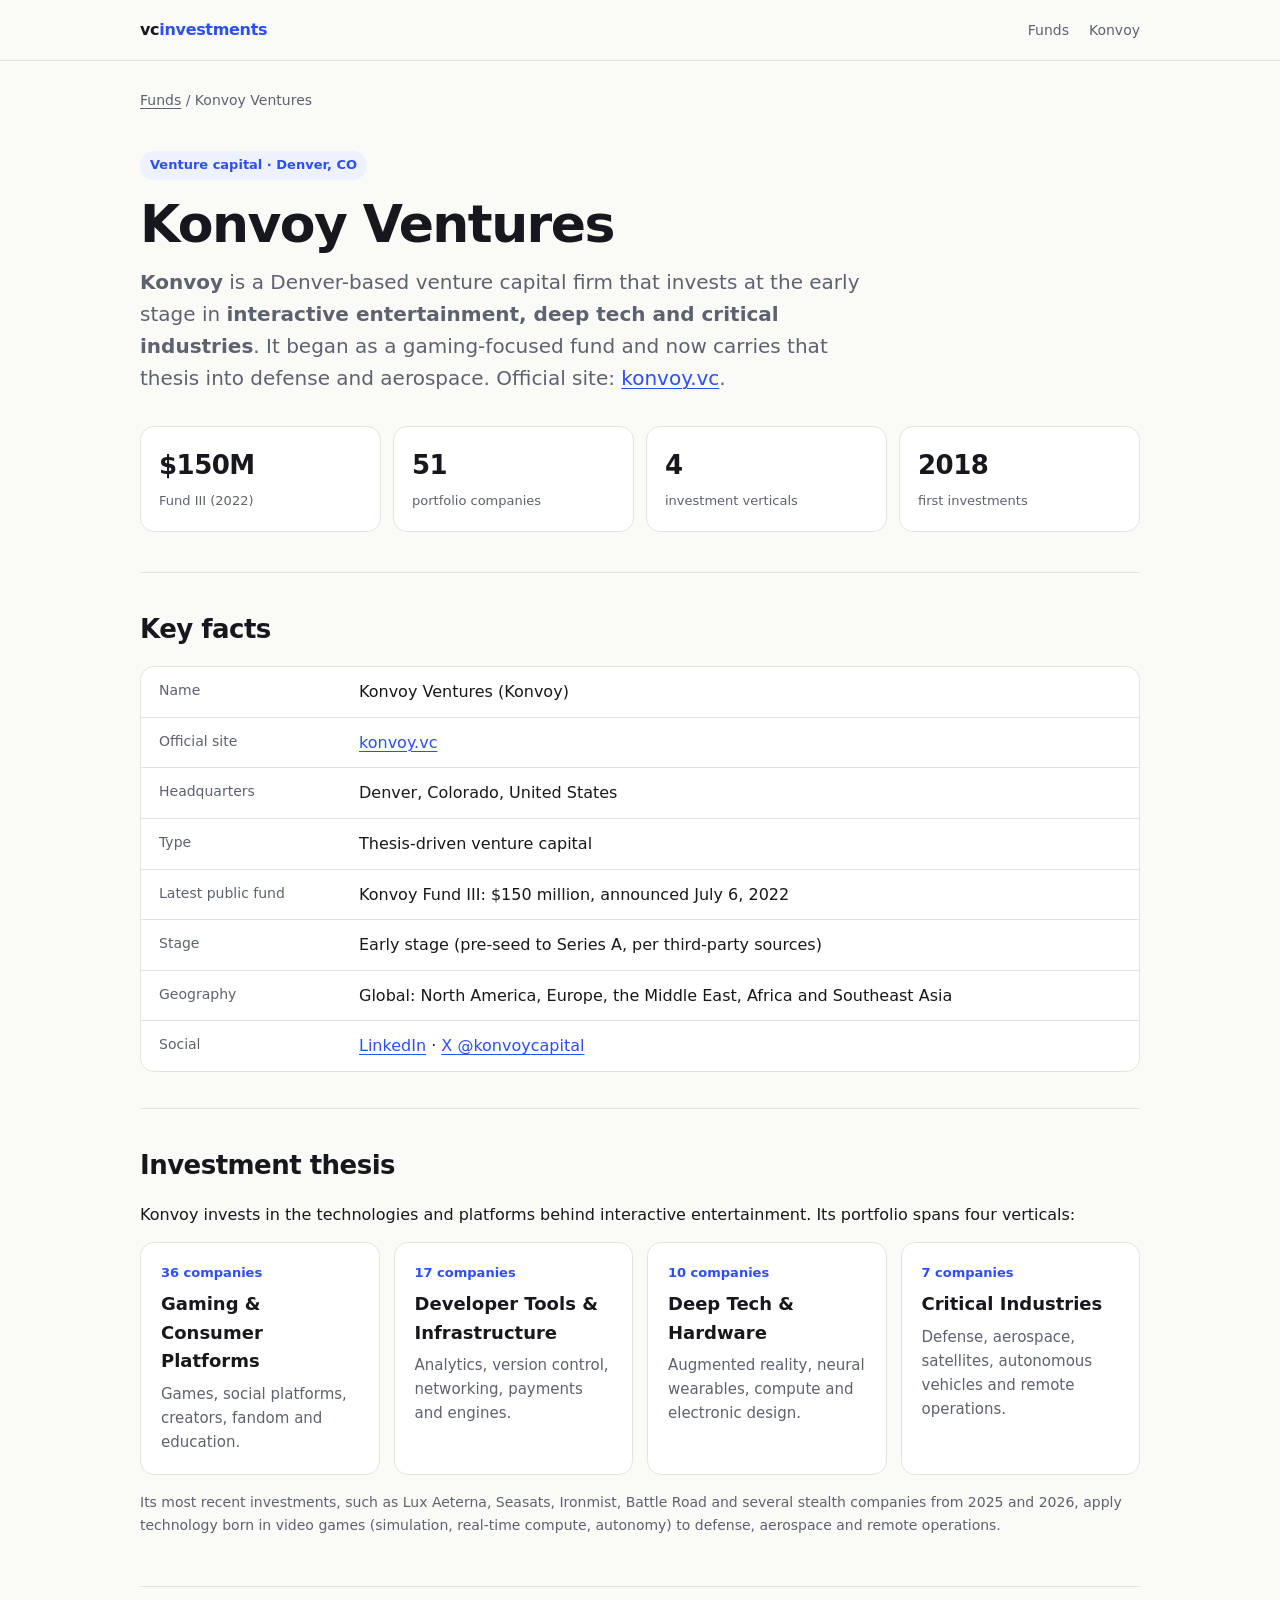
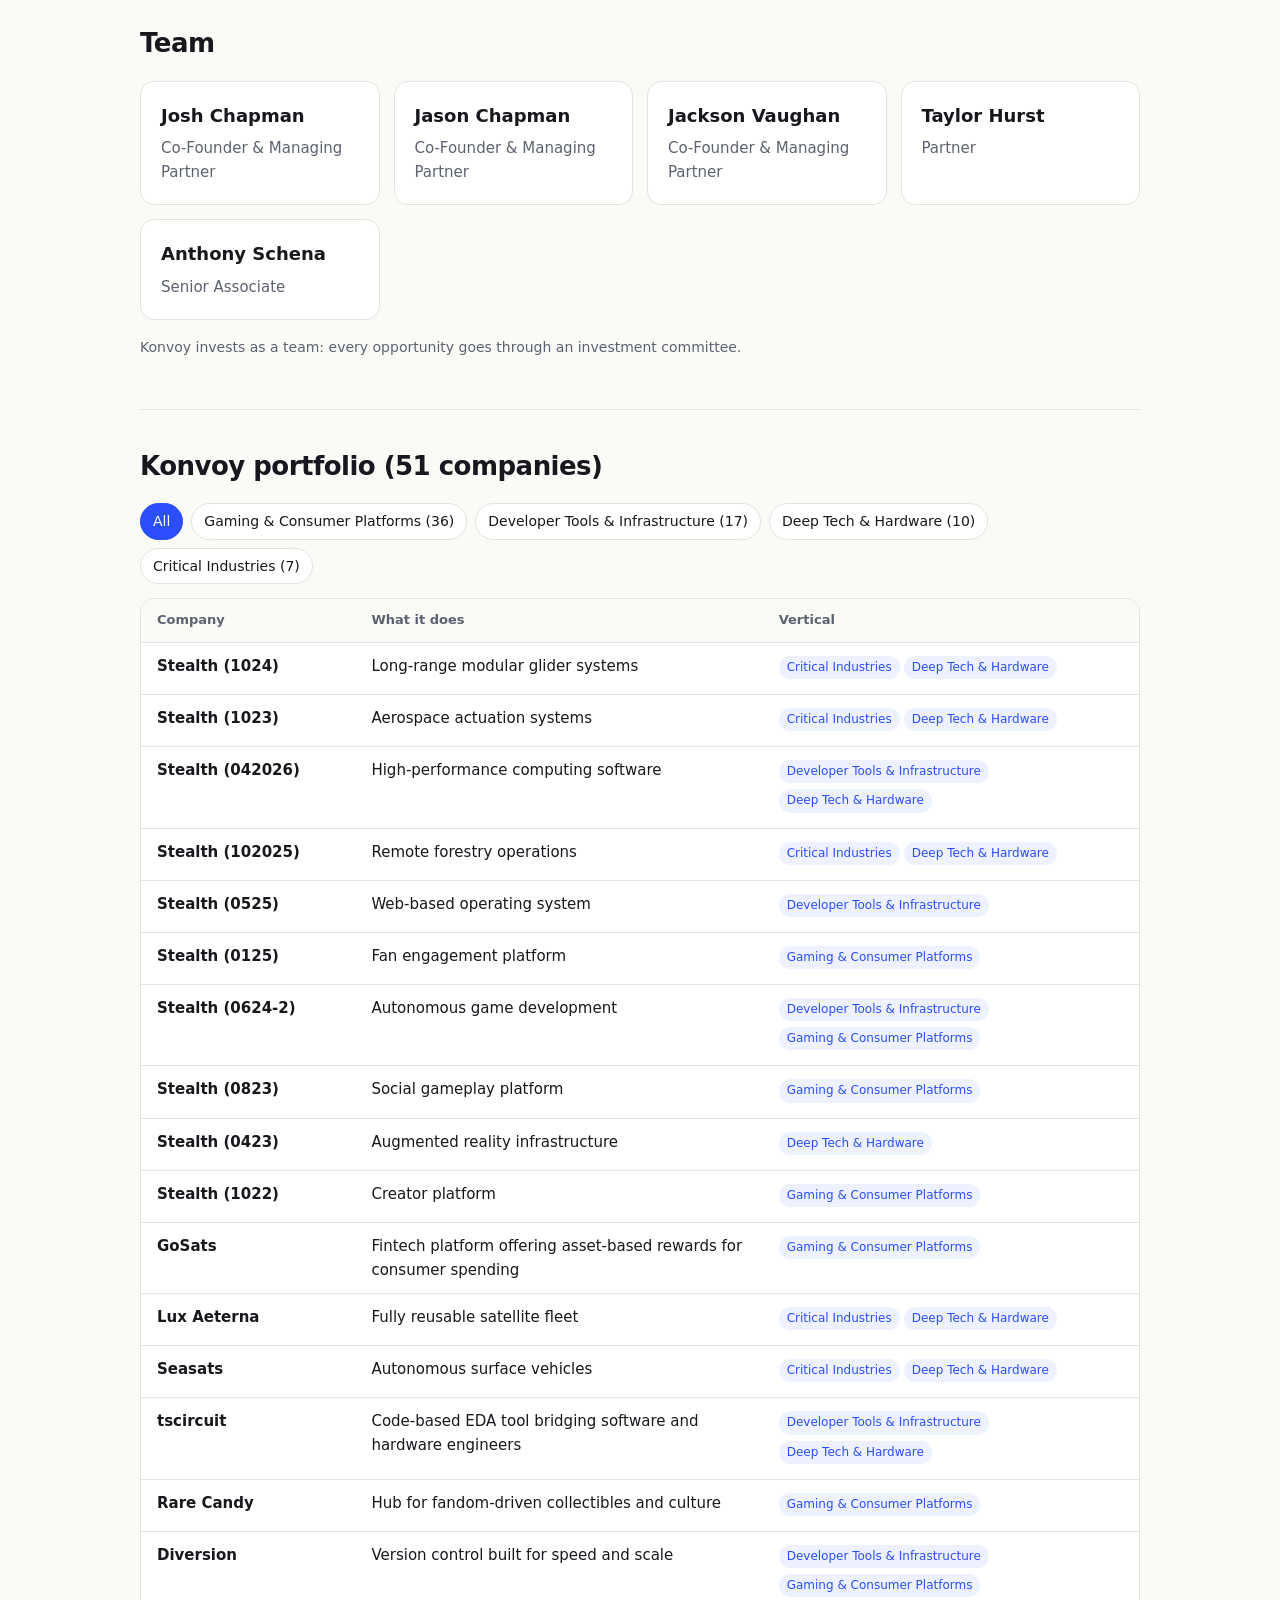
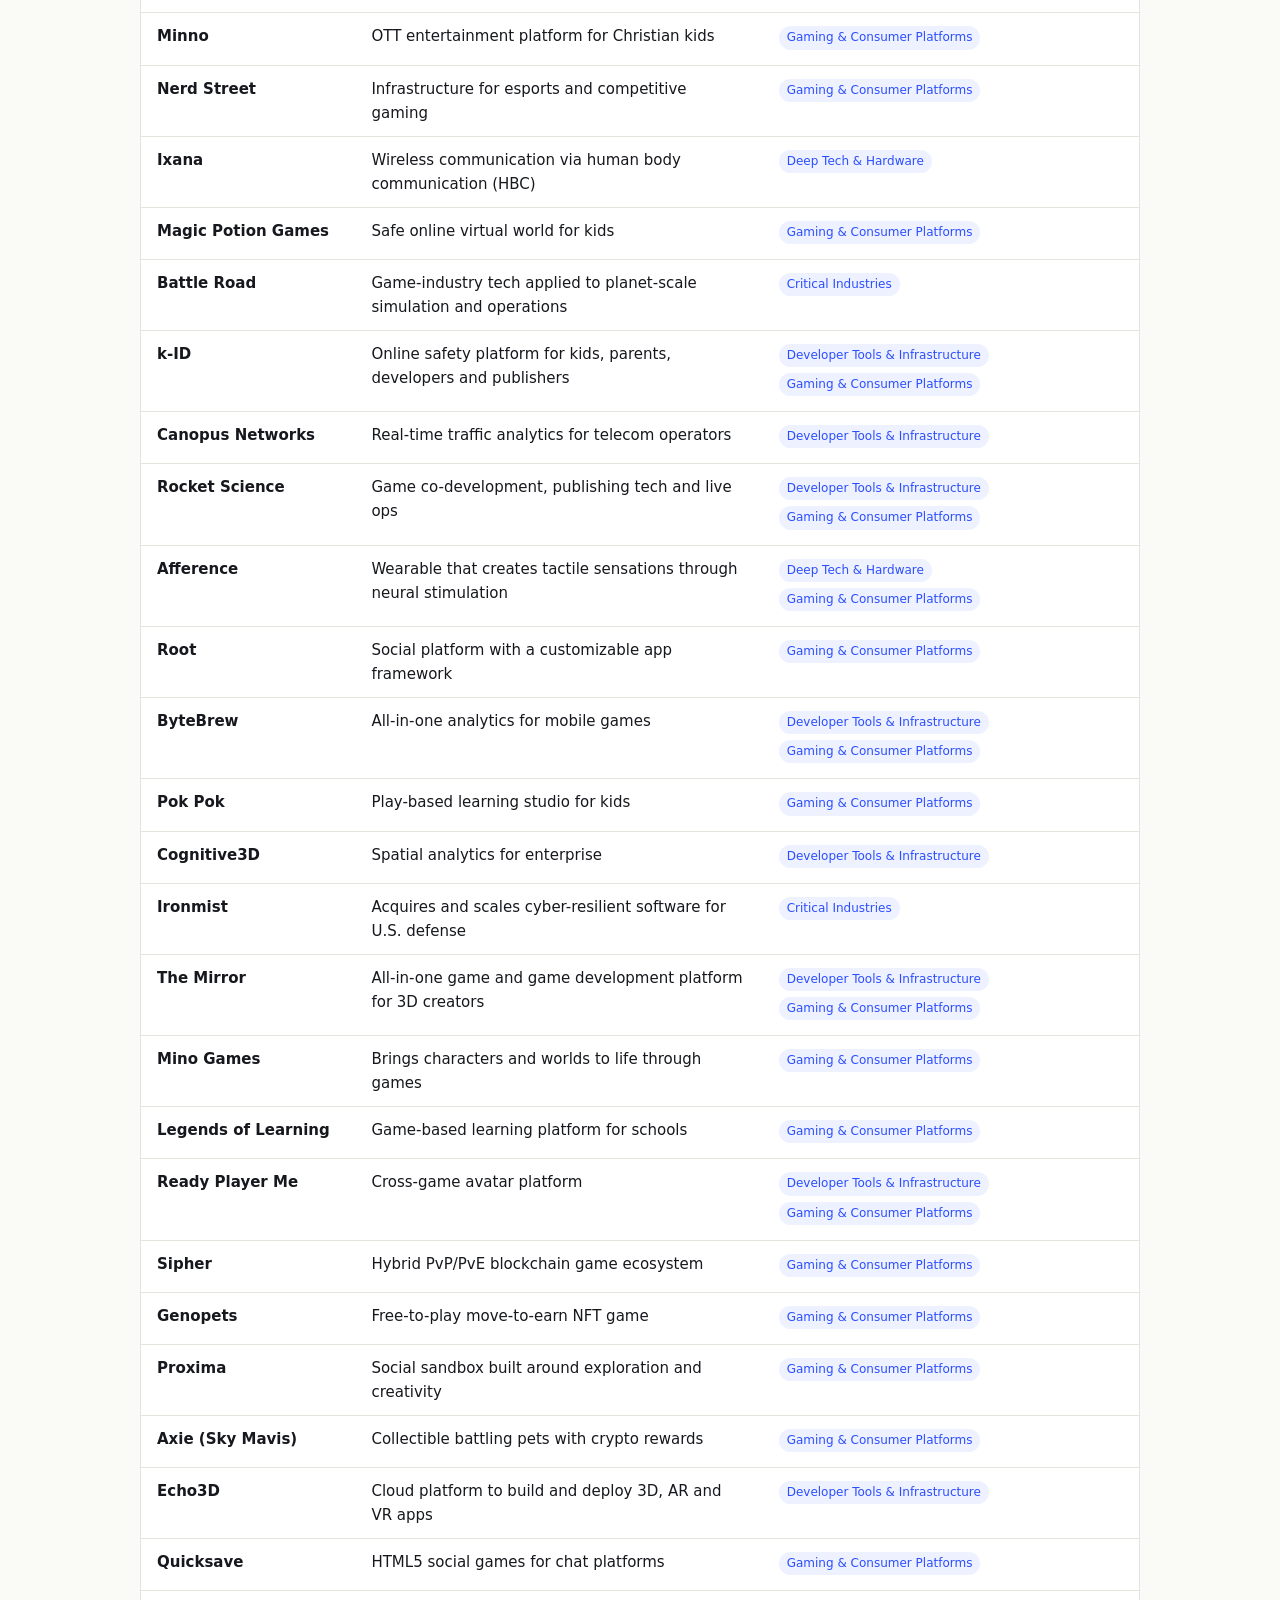
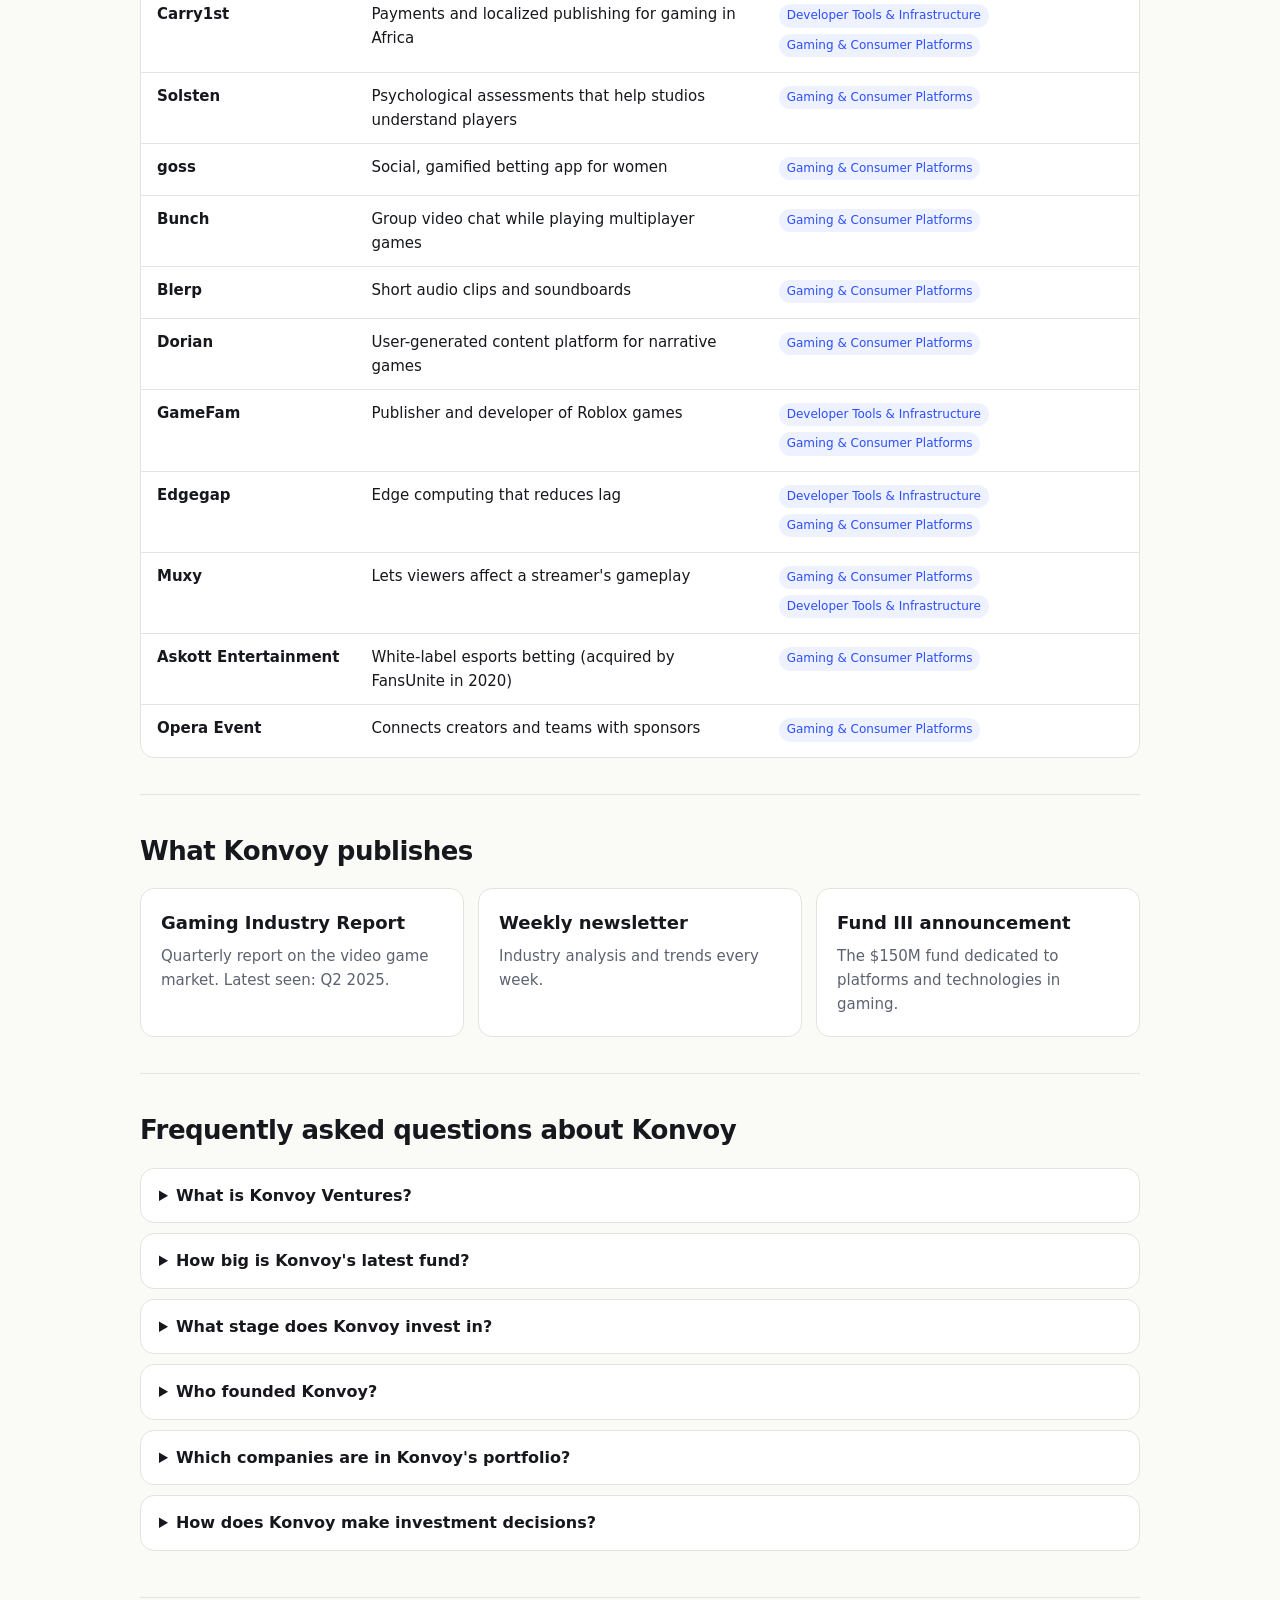
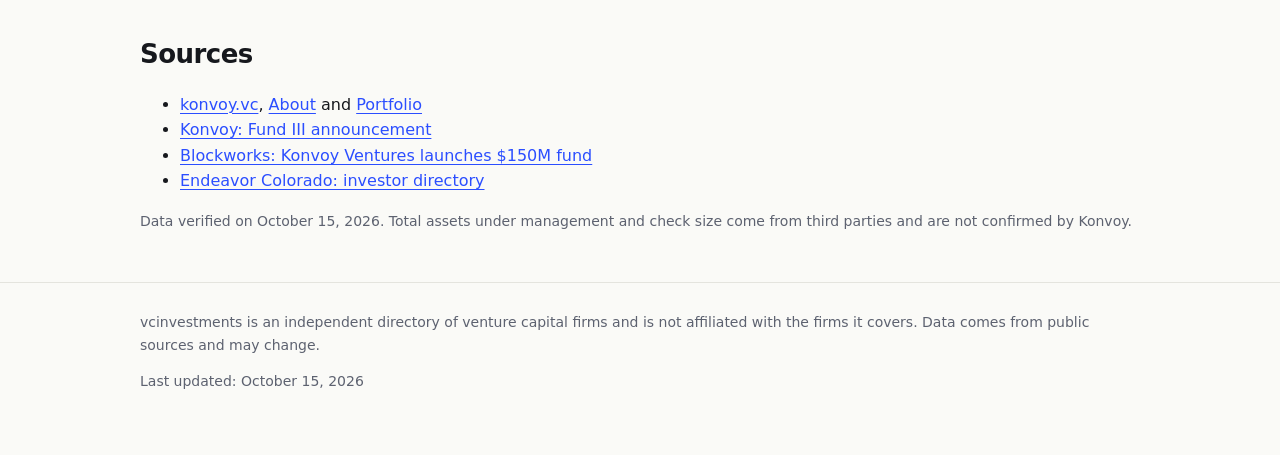
==== commit 93ef3156: "Translate public site to English and add site generator - scripts/build_site.py generates docs/ (pag" ====
--- a/docs/konvoy/index.html
+++ b/docs/konvoy/index.html
@@ -1,17 +1,17 @@
 <!doctype html>
-<html lang="es">
+<html lang="en">
 <head>
 <meta charset="utf-8">
 <meta name="viewport" content="width=device-width, initial-scale=1">
-<title>Konvoy Ventures: fondo VC de gaming, deep tech e industrias críticas</title>
-<meta name="description" content="Konvoy Ventures: fondo de venture capital de Denver que invierte en gaming, deep tech e industrias críticas. Fund III de USD 150M, equipo, tesis y las 51 empresas de su portafolio.">
+<title>Konvoy Ventures: VC Firm for Gaming, Deep Tech &amp; Critical Industries</title>
+<meta name="description" content="Konvoy Ventures is a Denver venture capital firm investing in gaming, deep tech and critical industries. Fund III ($150M), team, investment thesis and all 51 portfolio companies.">
 <link rel="canonical" href="https://diegodeleondev.github.io/vcinvestments/konvoy/">
 <meta name="robots" content="index, follow, max-snippet:-1">
 <meta property="og:type" content="website">
-<meta property="og:title" content="Konvoy Ventures: fondo VC de gaming, deep tech e industrias críticas">
-<meta property="og:description" content="Konvoy Ventures: fondo de venture capital de Denver que invierte en gaming, deep tech e industrias críticas. Fund III de USD 150M, equipo, tesis y las 51 empresas de su portafolio.">
+<meta property="og:title" content="Konvoy Ventures: VC Firm for Gaming, Deep Tech &amp; Critical Industries">
+<meta property="og:description" content="Konvoy Ventures is a Denver venture capital firm investing in gaming, deep tech and critical industries. Fund III ($150M), team, investment thesis and all 51 portfolio companies.">
 <meta property="og:url" content="https://diegodeleondev.github.io/vcinvestments/konvoy/">
-<meta property="og:locale" content="es_ES">
+<meta property="og:locale" content="en_US">
 <meta name="twitter:card" content="summary">
 <link rel="stylesheet" href="../styles.css">
 <script type="application/ld+json">
@@ -28,7 +28,7 @@
         "Konvoy Capital"
       ],
       "url": "https://konvoy.vc",
-      "description": "Firma de venture capital guiada por tesis que invierte en tecnologías y plataformas de entretenimiento interactivo, deep tech e industrias críticas.",
+      "description": "Thesis-driven venture capital firm investing in the technologies and platforms of interactive entertainment, deep tech and critical industries.",
       "address": {
         "@type": "PostalAddress",
         "addressLocality": "Denver",
@@ -78,11 +78,11 @@
       ],
       "knowsAbout": [
         "Venture capital",
-        "Videojuegos",
-        "Entretenimiento interactivo",
+        "Video games",
+        "Interactive entertainment",
         "Deep tech",
-        "Defensa",
-        "Aeroespacial"
+        "Defense",
+        "Aerospace"
       ],
       "sameAs": [
         "https://www.linkedin.com/company/konvoy",
@@ -93,8 +93,8 @@
       "@type": "WebPage",
       "@id": "https://diegodeleondev.github.io/vcinvestments/konvoy/",
       "url": "https://diegodeleondev.github.io/vcinvestments/konvoy/",
-      "name": "Konvoy Ventures — perfil del fondo",
-      "inLanguage": "es",
+      "name": "Konvoy Ventures — fund profile",
+      "inLanguage": "en",
       "dateModified": "2026-10-15",
       "about": {
         "@id": "https://konvoy.vc/#organization"
@@ -109,7 +109,7 @@
         {
           "@type": "ListItem",
           "position": 1,
-          "name": "Fondos",
+          "name": "Funds",
           "item": "https://diegodeleondev.github.io/vcinvestments/"
         },
         {
@@ -125,50 +125,50 @@
       "mainEntity": [
         {
           "@type": "Question",
-          "name": "¿Qué es Konvoy Ventures?",
-          "acceptedAnswer": {
-            "@type": "Answer",
-            "text": "Konvoy Ventures es una firma de venture capital con sede en Denver, Colorado, que invierte en etapas tempranas en entretenimiento interactivo, deep tech e industrias críticas. Nació enfocada en videojuegos y hoy aplica esa tesis también a defensa y aeroespacial."
-          }
-        },
-        {
-          "@type": "Question",
-          "name": "¿Cuánto capital administra Konvoy?",
-          "acceptedAnswer": {
-            "@type": "Answer",
-            "text": "Su fondo más reciente anunciado públicamente es Konvoy Fund III, de 150 millones de dólares, presentado el 6 de julio de 2022. Directorios de terceros estiman su capital total administrado en unos 270 millones de dólares; la firma no ha publicado esa cifra."
-          }
-        },
-        {
-          "@type": "Question",
-          "name": "¿En qué etapa invierte Konvoy?",
-          "acceptedAnswer": {
-            "@type": "Answer",
-            "text": "Konvoy invierte en compañías en etapa temprana. Fuentes de terceros ubican sus inversiones entre pre-seed y Serie A, con tickets de entre 0.5 y 5 millones de dólares; la firma no publica un rango oficial."
-          }
-        },
-        {
-          "@type": "Question",
-          "name": "¿Quiénes fundaron Konvoy?",
-          "acceptedAnswer": {
-            "@type": "Answer",
-            "text": "Konvoy fue fundada por Josh Chapman, Jason Chapman y Jackson Vaughan, quienes son Managing Partners. El equipo de inversión incluye a Taylor Hurst (Partner) y Anthony Schena (Senior Associate)."
-          }
-        },
-        {
-          "@type": "Question",
-          "name": "¿Qué empresas tiene Konvoy en su portafolio?",
-          "acceptedAnswer": {
-            "@type": "Answer",
-            "text": "Konvoy lista 51 empresas en su portafolio, 10 de ellas en modo stealth. Entre las más conocidas están Axie Infinity (Sky Mavis), Ready Player Me, Carry1st, GameFam, Edgegap, k-ID, Genopets y Lux Aeterna."
-          }
-        },
-        {
-          "@type": "Question",
-          "name": "¿Cómo decide Konvoy sus inversiones?",
-          "acceptedAnswer": {
-            "@type": "Answer",
-            "text": "Konvoy se define como una firma guiada por tesis que invierte en equipo: cada oportunidad pasa por un comité de inversión donde la evaluación de cada miembro forma parte de la decisión."
+          "name": "What is Konvoy Ventures?",
+          "acceptedAnswer": {
+            "@type": "Answer",
+            "text": "Konvoy Ventures is a Denver, Colorado venture capital firm that invests at the early stage in interactive entertainment, deep tech and critical industries. It started as a gaming-focused fund and now applies that thesis to defense and aerospace as well."
+          }
+        },
+        {
+          "@type": "Question",
+          "name": "How big is Konvoy's latest fund?",
+          "acceptedAnswer": {
+            "@type": "Answer",
+            "text": "Konvoy's most recent publicly announced fund is Konvoy Fund III, a $150 million fund announced on July 6, 2022. Third-party directories estimate total assets under management at roughly $270 million; the firm has not published that figure."
+          }
+        },
+        {
+          "@type": "Question",
+          "name": "What stage does Konvoy invest in?",
+          "acceptedAnswer": {
+            "@type": "Answer",
+            "text": "Konvoy invests in early-stage companies. Third-party sources place its investments between pre-seed and Series A, with checks of roughly $500K to $5M; the firm does not publish an official range."
+          }
+        },
+        {
+          "@type": "Question",
+          "name": "Who founded Konvoy?",
+          "acceptedAnswer": {
+            "@type": "Answer",
+            "text": "Konvoy was founded by Josh Chapman, Jason Chapman and Jackson Vaughan, who serve as Managing Partners. The investment team also includes Taylor Hurst (Partner) and Anthony Schena (Senior Associate)."
+          }
+        },
+        {
+          "@type": "Question",
+          "name": "Which companies are in Konvoy's portfolio?",
+          "acceptedAnswer": {
+            "@type": "Answer",
+            "text": "Konvoy lists 51 companies in its portfolio, 10 of them in stealth. Well-known names include Axie Infinity (Sky Mavis), Ready Player Me, Carry1st, GameFam, Edgegap, k-ID, Genopets and Lux Aeterna."
+          }
+        },
+        {
+          "@type": "Question",
+          "name": "How does Konvoy make investment decisions?",
+          "acceptedAnswer": {
+            "@type": "Answer",
+            "text": "Konvoy describes itself as a thesis-driven firm that invests as a team: every opportunity goes to an investment committee, where each member's assessment is part of the decision."
           }
         }
       ]
@@ -180,46 +180,46 @@
 <body>
 <header class="site"><div class="wrap">
   <a class="brand" href="https://diegodeleondev.github.io/vcinvestments/">vc<span>investments</span></a>
-  <nav><a href="https://diegodeleondev.github.io/vcinvestments/">Fondos</a><a href="https://diegodeleondev.github.io/vcinvestments/konvoy/">Konvoy</a></nav>
+  <nav><a href="https://diegodeleondev.github.io/vcinvestments/">Funds</a><a href="https://diegodeleondev.github.io/vcinvestments/konvoy/">Konvoy</a></nav>
 </div></header>
 
 <main class="wrap">
-<p class="crumbs"><a href="https://diegodeleondev.github.io/vcinvestments/">Fondos</a> / Konvoy Ventures</p>
+<p class="crumbs"><a href="https://diegodeleondev.github.io/vcinvestments/">Funds</a> / Konvoy Ventures</p>
 <div class="hero">
   <span class="eyebrow">Venture capital · Denver, CO</span>
   <h1>Konvoy Ventures</h1>
-  <p class="lead"><strong>Konvoy</strong> es una firma de venture capital de Denver que invierte en etapas tempranas en <strong>entretenimiento interactivo, deep tech e industrias críticas</strong>. Nació como fondo especializado en videojuegos y hoy lleva esa tesis a defensa y aeroespacial. Sitio oficial: <a href="https://konvoy.vc">konvoy.vc</a>.</p>
+  <p class="lead"><strong>Konvoy</strong> is a Denver-based venture capital firm that invests at the early stage in <strong>interactive entertainment, deep tech and critical industries</strong>. It began as a gaming-focused fund and now carries that thesis into defense and aerospace. Official site: <a href="https://konvoy.vc">konvoy.vc</a>.</p>
   <div class="stats">
-    <div class="stat"><b>USD 150M</b><small>Fund III (2022)</small></div>
-    <div class="stat"><b>51</b><small>empresas en portafolio</small></div>
-    <div class="stat"><b>4</b><small>verticales de inversión</small></div>
-    <div class="stat"><b>2018</b><small>primeras inversiones</small></div>
+    <div class="stat"><b>$150M</b><small>Fund III (2022)</small></div>
+    <div class="stat"><b>51</b><small>portfolio companies</small></div>
+    <div class="stat"><b>4</b><small>investment verticals</small></div>
+    <div class="stat"><b>2018</b><small>first investments</small></div>
   </div>
 </div>
 
-<section id="datos">
-  <h2>Datos clave</h2>
+<section id="key-facts">
+  <h2>Key facts</h2>
   <dl class="facts">
-    <dt>Nombre</dt><dd>Konvoy Ventures (Konvoy)</dd>
-    <dt>Sitio oficial</dt><dd><a href="https://konvoy.vc">konvoy.vc</a></dd>
-    <dt>Sede</dt><dd>Denver, Colorado, Estados Unidos</dd>
-    <dt>Tipo</dt><dd>Venture capital guiado por tesis</dd>
-    <dt>Fondo más reciente público</dt><dd>Konvoy Fund III: USD 150 millones, anunciado el 6 de julio de 2022</dd>
-    <dt>Etapa</dt><dd>Temprana (pre-seed a Serie A, según fuentes de terceros)</dd>
-    <dt>Geografía</dt><dd>Global: Norteamérica, Europa, Medio Oriente, África y Sudeste Asiático</dd>
-    <dt>Redes</dt><dd><a href="https://www.linkedin.com/company/konvoy">LinkedIn</a> · <a href="https://x.com/konvoycapital">X @konvoycapital</a></dd>
+    <dt>Name</dt><dd>Konvoy Ventures (Konvoy)</dd>
+    <dt>Official site</dt><dd><a href="https://konvoy.vc">konvoy.vc</a></dd>
+    <dt>Headquarters</dt><dd>Denver, Colorado, United States</dd>
+    <dt>Type</dt><dd>Thesis-driven venture capital</dd>
+    <dt>Latest public fund</dt><dd>Konvoy Fund III: $150 million, announced July 6, 2022</dd>
+    <dt>Stage</dt><dd>Early stage (pre-seed to Series A, per third-party sources)</dd>
+    <dt>Geography</dt><dd>Global: North America, Europe, the Middle East, Africa and Southeast Asia</dd>
+    <dt>Social</dt><dd><a href="https://www.linkedin.com/company/konvoy">LinkedIn</a> · <a href="https://x.com/konvoycapital">X @konvoycapital</a></dd>
   </dl>
 </section>
 
-<section id="tesis">
-  <h2>Tesis de inversión</h2>
-  <p>Konvoy invierte en las tecnologías y plataformas detrás del entretenimiento interactivo. Su portafolio se divide en cuatro verticales:</p>
-  <div class="grid"><div class="card"><span class="count">36 empresas</span><h3>Gaming y plataformas de consumo</h3><p>Juegos, plataformas sociales, creadores, fans y educación.</p></div><div class="card"><span class="count">17 empresas</span><h3>Herramientas para desarrolladores e infraestructura</h3><p>Analítica, control de versiones, redes, pagos y motores.</p></div><div class="card"><span class="count">10 empresas</span><h3>Deep tech y hardware</h3><p>Realidad aumentada, wearables neuronales, cómputo y diseño electrónico.</p></div><div class="card"><span class="count">7 empresas</span><h3>Industrias críticas</h3><p>Defensa, aeroespacial, satélites, vehículos autónomos y operación remota.</p></div></div>
-  <p class="note" style="margin-top:16px">Sus inversiones más recientes, como Lux Aeterna, Seasats, Ironmist, Battle Road y varias en modo stealth de 2025 y 2026, aplican tecnología nacida en los videojuegos (simulación, cómputo en tiempo real, autonomía) a defensa, aeroespacial y operaciones remotas.</p>
-</section>
-
-<section id="equipo">
-  <h2>Equipo</h2>
+<section id="thesis">
+  <h2>Investment thesis</h2>
+  <p>Konvoy invests in the technologies and platforms behind interactive entertainment. Its portfolio spans four verticals:</p>
+  <div class="grid"><div class="card"><span class="count">36 companies</span><h3>Gaming &amp; Consumer Platforms</h3><p>Games, social platforms, creators, fandom and education.</p></div><div class="card"><span class="count">17 companies</span><h3>Developer Tools &amp; Infrastructure</h3><p>Analytics, version control, networking, payments and engines.</p></div><div class="card"><span class="count">10 companies</span><h3>Deep Tech &amp; Hardware</h3><p>Augmented reality, neural wearables, compute and electronic design.</p></div><div class="card"><span class="count">7 companies</span><h3>Critical Industries</h3><p>Defense, aerospace, satellites, autonomous vehicles and remote operations.</p></div></div>
+  <p class="note" style="margin-top:16px">Its most recent investments, such as Lux Aeterna, Seasats, Ironmist, Battle Road and several stealth companies from 2025 and 2026, apply technology born in video games (simulation, real-time compute, autonomy) to defense, aerospace and remote operations.</p>
+</section>
+
+<section id="team">
+  <h2>Team</h2>
   <div class="grid">
     <div class="card"><h3>Josh Chapman</h3><p>Co-Founder &amp; Managing Partner</p></div>
     <div class="card"><h3>Jason Chapman</h3><p>Co-Founder &amp; Managing Partner</p></div>
@@ -227,103 +227,103 @@
     <div class="card"><h3>Taylor Hurst</h3><p>Partner</p></div>
     <div class="card"><h3>Anthony Schena</h3><p>Senior Associate</p></div>
   </div>
-  <p class="note" style="margin-top:16px">Konvoy invierte en equipo: cada oportunidad pasa por un comité de inversión.</p>
-</section>
-
-<section id="portafolio">
-  <h2>Portafolio de Konvoy (51 empresas)</h2>
-  <div class="filters" role="group" aria-label="Filtrar por vertical"><button type="button" aria-pressed="true" data-f="">Todas</button><button type="button" aria-pressed="false" data-f="Gaming &amp; Consumer Platforms">Gaming y plataformas de consumo (36)</button><button type="button" aria-pressed="false" data-f="Developer Tools &amp; Infrastructure">Herramientas para desarrolladores e infraestructura (17)</button><button type="button" aria-pressed="false" data-f="Deep Tech &amp; Hardware">Deep tech y hardware (10)</button><button type="button" aria-pressed="false" data-f="Critical Industries">Industrias críticas (7)</button></div>
+  <p class="note" style="margin-top:16px">Konvoy invests as a team: every opportunity goes through an investment committee.</p>
+</section>
+
+<section id="portfolio">
+  <h2>Konvoy portfolio (51 companies)</h2>
+  <div class="filters" role="group" aria-label="Filter by vertical"><button type="button" aria-pressed="true" data-f="">All</button><button type="button" aria-pressed="false" data-f="Gaming &amp; Consumer Platforms">Gaming &amp; Consumer Platforms (36)</button><button type="button" aria-pressed="false" data-f="Developer Tools &amp; Infrastructure">Developer Tools &amp; Infrastructure (17)</button><button type="button" aria-pressed="false" data-f="Deep Tech &amp; Hardware">Deep Tech &amp; Hardware (10)</button><button type="button" aria-pressed="false" data-f="Critical Industries">Critical Industries (7)</button></div>
   <div class="table-wrap"><table>
-    <thead><tr><th>Empresa</th><th>Qué hace</th><th>Vertical</th></tr></thead>
+    <thead><tr><th>Company</th><th>What it does</th><th>Vertical</th></tr></thead>
     <tbody>
-<tr data-v="Critical Industries|Deep Tech &amp; Hardware"><td>Stealth (1024)</td><td>Sistemas de planeadores modulares de largo alcance</td><td><span class=tag>Industrias críticas</span><span class=tag>Deep tech y hardware</span></td></tr>
-<tr data-v="Critical Industries|Deep Tech &amp; Hardware"><td>Stealth (1023)</td><td>Sistemas de actuación aeroespacial</td><td><span class=tag>Industrias críticas</span><span class=tag>Deep tech y hardware</span></td></tr>
-<tr data-v="Developer Tools &amp; Infrastructure|Deep Tech &amp; Hardware"><td>Stealth (042026)</td><td>Software de cómputo de alto rendimiento</td><td><span class=tag>Herramientas para desarrolladores e infraestructura</span><span class=tag>Deep tech y hardware</span></td></tr>
-<tr data-v="Critical Industries|Deep Tech &amp; Hardware"><td>Stealth (102025)</td><td>Operaciones forestales remotas</td><td><span class=tag>Industrias críticas</span><span class=tag>Deep tech y hardware</span></td></tr>
-<tr data-v="Developer Tools &amp; Infrastructure"><td>Stealth (0525)</td><td>Sistema operativo basado en web</td><td><span class=tag>Herramientas para desarrolladores e infraestructura</span></td></tr>
-<tr data-v="Gaming &amp; Consumer Platforms"><td>Stealth (0125)</td><td>Plataforma de engagement para fans</td><td><span class=tag>Gaming y plataformas de consumo</span></td></tr>
-<tr data-v="Developer Tools &amp; Infrastructure|Gaming &amp; Consumer Platforms"><td>Stealth (0624-2)</td><td>Desarrollo autónomo de videojuegos</td><td><span class=tag>Herramientas para desarrolladores e infraestructura</span><span class=tag>Gaming y plataformas de consumo</span></td></tr>
-<tr data-v="Gaming &amp; Consumer Platforms"><td>Stealth (0823)</td><td>Plataforma de juego social</td><td><span class=tag>Gaming y plataformas de consumo</span></td></tr>
-<tr data-v="Deep Tech &amp; Hardware"><td>Stealth (0423)</td><td>Infraestructura de realidad aumentada</td><td><span class=tag>Deep tech y hardware</span></td></tr>
-<tr data-v="Gaming &amp; Consumer Platforms"><td>Stealth (1022)</td><td>Plataforma para creadores</td><td><span class=tag>Gaming y plataformas de consumo</span></td></tr>
-<tr data-v="Gaming &amp; Consumer Platforms"><td>GoSats</td><td>Fintech que recompensa el consumo con activos</td><td><span class=tag>Gaming y plataformas de consumo</span></td></tr>
-<tr data-v="Critical Industries|Deep Tech &amp; Hardware"><td>Lux Aeterna</td><td>Flota de satélites totalmente reutilizables</td><td><span class=tag>Industrias críticas</span><span class=tag>Deep tech y hardware</span></td></tr>
-<tr data-v="Critical Industries|Deep Tech &amp; Hardware"><td>Seasats</td><td>Vehículos autónomos de superficie</td><td><span class=tag>Industrias críticas</span><span class=tag>Deep tech y hardware</span></td></tr>
-<tr data-v="Developer Tools &amp; Infrastructure|Deep Tech &amp; Hardware"><td>tscircuit</td><td>Herramienta EDA basada en código que une software y hardware</td><td><span class=tag>Herramientas para desarrolladores e infraestructura</span><span class=tag>Deep tech y hardware</span></td></tr>
-<tr data-v="Gaming &amp; Consumer Platforms"><td>Rare Candy</td><td>Hub de coleccionables y cultura fan</td><td><span class=tag>Gaming y plataformas de consumo</span></td></tr>
-<tr data-v="Developer Tools &amp; Infrastructure|Gaming &amp; Consumer Platforms"><td>Diversion</td><td>Control de versiones rápido y escalable</td><td><span class=tag>Herramientas para desarrolladores e infraestructura</span><span class=tag>Gaming y plataformas de consumo</span></td></tr>
-<tr data-v="Gaming &amp; Consumer Platforms"><td>Minno</td><td>Plataforma OTT de entretenimiento para niños cristianos</td><td><span class=tag>Gaming y plataformas de consumo</span></td></tr>
-<tr data-v="Gaming &amp; Consumer Platforms"><td>Nerd Street</td><td>Infraestructura para esports y juego competitivo</td><td><span class=tag>Gaming y plataformas de consumo</span></td></tr>
-<tr data-v="Deep Tech &amp; Hardware"><td>Ixana</td><td>Comunicación inalámbrica a través del cuerpo humano (HBC)</td><td><span class=tag>Deep tech y hardware</span></td></tr>
-<tr data-v="Gaming &amp; Consumer Platforms"><td>Magic Potion Games</td><td>Mundo virtual seguro para niños</td><td><span class=tag>Gaming y plataformas de consumo</span></td></tr>
-<tr data-v="Critical Industries"><td>Battle Road</td><td>Tecnología de gaming aplicada a simulación y operaciones a escala planetaria</td><td><span class=tag>Industrias críticas</span></td></tr>
-<tr data-v="Developer Tools &amp; Infrastructure|Gaming &amp; Consumer Platforms"><td>k-ID</td><td>Seguridad online para niños, padres, desarrolladores y publishers</td><td><span class=tag>Herramientas para desarrolladores e infraestructura</span><span class=tag>Gaming y plataformas de consumo</span></td></tr>
-<tr data-v="Developer Tools &amp; Infrastructure"><td>Canopus Networks</td><td>Analítica de tráfico en tiempo real para telecomunicaciones</td><td><span class=tag>Herramientas para desarrolladores e infraestructura</span></td></tr>
-<tr data-v="Developer Tools &amp; Infrastructure|Gaming &amp; Consumer Platforms"><td>Rocket Science</td><td>Co-desarrollo, tecnología de publishing y live ops</td><td><span class=tag>Herramientas para desarrolladores e infraestructura</span><span class=tag>Gaming y plataformas de consumo</span></td></tr>
-<tr data-v="Deep Tech &amp; Hardware|Gaming &amp; Consumer Platforms"><td>Afference</td><td>Wearable que crea sensaciones táctiles por estimulación neuronal</td><td><span class=tag>Deep tech y hardware</span><span class=tag>Gaming y plataformas de consumo</span></td></tr>
-<tr data-v="Gaming &amp; Consumer Platforms"><td>Root</td><td>Plataforma social con framework de apps personalizable</td><td><span class=tag>Gaming y plataformas de consumo</span></td></tr>
-<tr data-v="Developer Tools &amp; Infrastructure|Gaming &amp; Consumer Platforms"><td>ByteBrew</td><td>Analítica todo-en-uno para juegos móviles</td><td><span class=tag>Herramientas para desarrolladores e infraestructura</span><span class=tag>Gaming y plataformas de consumo</span></td></tr>
-<tr data-v="Gaming &amp; Consumer Platforms"><td>Pok Pok</td><td>Estudio de aprendizaje basado en el juego para niños</td><td><span class=tag>Gaming y plataformas de consumo</span></td></tr>
-<tr data-v="Developer Tools &amp; Infrastructure"><td>Cognitive3D</td><td>Analítica espacial para empresas</td><td><span class=tag>Herramientas para desarrolladores e infraestructura</span></td></tr>
-<tr data-v="Critical Industries"><td>Ironmist</td><td>Adquiere y escala software ciber-resiliente para defensa de EE. UU.</td><td><span class=tag>Industrias críticas</span></td></tr>
-<tr data-v="Developer Tools &amp; Infrastructure|Gaming &amp; Consumer Platforms"><td>The Mirror</td><td>Plataforma de juego y desarrollo para creadores 3D</td><td><span class=tag>Herramientas para desarrolladores e infraestructura</span><span class=tag>Gaming y plataformas de consumo</span></td></tr>
-<tr data-v="Gaming &amp; Consumer Platforms"><td>Mino Games</td><td>Personajes y mundos llevados a la vida a través de juegos</td><td><span class=tag>Gaming y plataformas de consumo</span></td></tr>
-<tr data-v="Gaming &amp; Consumer Platforms"><td>Legends of Learning</td><td>Aprendizaje basado en juegos para escuelas</td><td><span class=tag>Gaming y plataformas de consumo</span></td></tr>
-<tr data-v="Developer Tools &amp; Infrastructure|Gaming &amp; Consumer Platforms"><td>Ready Player Me</td><td>Plataforma de avatares interoperables entre juegos</td><td><span class=tag>Herramientas para desarrolladores e infraestructura</span><span class=tag>Gaming y plataformas de consumo</span></td></tr>
-<tr data-v="Gaming &amp; Consumer Platforms"><td>Sipher</td><td>Ecosistema de juego PvP/PvE con blockchain</td><td><span class=tag>Gaming y plataformas de consumo</span></td></tr>
-<tr data-v="Gaming &amp; Consumer Platforms"><td>Genopets</td><td>Juego NFT free-to-play de tipo move-to-earn</td><td><span class=tag>Gaming y plataformas de consumo</span></td></tr>
-<tr data-v="Gaming &amp; Consumer Platforms"><td>Proxima</td><td>Sandbox social de exploración y creatividad</td><td><span class=tag>Gaming y plataformas de consumo</span></td></tr>
-<tr data-v="Gaming &amp; Consumer Platforms"><td>Axie (Sky Mavis)</td><td>Mundo de mascotas coleccionables con recompensas cripto</td><td><span class=tag>Gaming y plataformas de consumo</span></td></tr>
-<tr data-v="Developer Tools &amp; Infrastructure"><td>Echo3D</td><td>Nube para crear y desplegar apps 3D, AR y VR</td><td><span class=tag>Herramientas para desarrolladores e infraestructura</span></td></tr>
-<tr data-v="Gaming &amp; Consumer Platforms"><td>Quicksave</td><td>Juegos sociales HTML5 para plataformas de chat</td><td><span class=tag>Gaming y plataformas de consumo</span></td></tr>
-<tr data-v="Developer Tools &amp; Infrastructure|Gaming &amp; Consumer Platforms"><td>Carry1st</td><td>Pagos y publishing localizado para gaming en África</td><td><span class=tag>Herramientas para desarrolladores e infraestructura</span><span class=tag>Gaming y plataformas de consumo</span></td></tr>
-<tr data-v="Gaming &amp; Consumer Platforms"><td>Solsten</td><td>Evaluaciones psicológicas para entender a los jugadores</td><td><span class=tag>Gaming y plataformas de consumo</span></td></tr>
-<tr data-v="Gaming &amp; Consumer Platforms"><td>goss</td><td>App social y gamificada de apuestas para mujeres</td><td><span class=tag>Gaming y plataformas de consumo</span></td></tr>
-<tr data-v="Gaming &amp; Consumer Platforms"><td>Bunch</td><td>Videochat grupal mientras se juega en multijugador</td><td><span class=tag>Gaming y plataformas de consumo</span></td></tr>
-<tr data-v="Gaming &amp; Consumer Platforms"><td>Blerp</td><td>Clips de audio cortos y soundboards</td><td><span class=tag>Gaming y plataformas de consumo</span></td></tr>
-<tr data-v="Gaming &amp; Consumer Platforms"><td>Dorian</td><td>Contenido generado por usuarios para juegos narrativos</td><td><span class=tag>Gaming y plataformas de consumo</span></td></tr>
-<tr data-v="Developer Tools &amp; Infrastructure|Gaming &amp; Consumer Platforms"><td>GameFam</td><td>Publisher y desarrollador de juegos en Roblox</td><td><span class=tag>Herramientas para desarrolladores e infraestructura</span><span class=tag>Gaming y plataformas de consumo</span></td></tr>
-<tr data-v="Developer Tools &amp; Infrastructure|Gaming &amp; Consumer Platforms"><td>Edgegap</td><td>Edge computing para reducir el lag</td><td><span class=tag>Herramientas para desarrolladores e infraestructura</span><span class=tag>Gaming y plataformas de consumo</span></td></tr>
-<tr data-v="Gaming &amp; Consumer Platforms|Developer Tools &amp; Infrastructure"><td>Muxy</td><td>Permite que los espectadores influyan en el gameplay del streamer</td><td><span class=tag>Gaming y plataformas de consumo</span><span class=tag>Herramientas para desarrolladores e infraestructura</span></td></tr>
-<tr data-v="Gaming &amp; Consumer Platforms"><td>Askott Entertainment</td><td>Apuestas de esports white-label (adquirida por FansUnite en 2020)</td><td><span class=tag>Gaming y plataformas de consumo</span></td></tr>
-<tr data-v="Gaming &amp; Consumer Platforms"><td>Opera Event</td><td>Conecta creadores y equipos con patrocinadores</td><td><span class=tag>Gaming y plataformas de consumo</span></td></tr>
+<tr data-v="Critical Industries|Deep Tech &amp; Hardware"><td>Stealth (1024)</td><td>Long-range modular glider systems</td><td><span class=tag>Critical Industries</span><span class=tag>Deep Tech &amp; Hardware</span></td></tr>
+<tr data-v="Critical Industries|Deep Tech &amp; Hardware"><td>Stealth (1023)</td><td>Aerospace actuation systems</td><td><span class=tag>Critical Industries</span><span class=tag>Deep Tech &amp; Hardware</span></td></tr>
+<tr data-v="Developer Tools &amp; Infrastructure|Deep Tech &amp; Hardware"><td>Stealth (042026)</td><td>High-performance computing software</td><td><span class=tag>Developer Tools &amp; Infrastructure</span><span class=tag>Deep Tech &amp; Hardware</span></td></tr>
+<tr data-v="Critical Industries|Deep Tech &amp; Hardware"><td>Stealth (102025)</td><td>Remote forestry operations</td><td><span class=tag>Critical Industries</span><span class=tag>Deep Tech &amp; Hardware</span></td></tr>
+<tr data-v="Developer Tools &amp; Infrastructure"><td>Stealth (0525)</td><td>Web-based operating system</td><td><span class=tag>Developer Tools &amp; Infrastructure</span></td></tr>
+<tr data-v="Gaming &amp; Consumer Platforms"><td>Stealth (0125)</td><td>Fan engagement platform</td><td><span class=tag>Gaming &amp; Consumer Platforms</span></td></tr>
+<tr data-v="Developer Tools &amp; Infrastructure|Gaming &amp; Consumer Platforms"><td>Stealth (0624-2)</td><td>Autonomous game development</td><td><span class=tag>Developer Tools &amp; Infrastructure</span><span class=tag>Gaming &amp; Consumer Platforms</span></td></tr>
+<tr data-v="Gaming &amp; Consumer Platforms"><td>Stealth (0823)</td><td>Social gameplay platform</td><td><span class=tag>Gaming &amp; Consumer Platforms</span></td></tr>
+<tr data-v="Deep Tech &amp; Hardware"><td>Stealth (0423)</td><td>Augmented reality infrastructure</td><td><span class=tag>Deep Tech &amp; Hardware</span></td></tr>
+<tr data-v="Gaming &amp; Consumer Platforms"><td>Stealth (1022)</td><td>Creator platform</td><td><span class=tag>Gaming &amp; Consumer Platforms</span></td></tr>
+<tr data-v="Gaming &amp; Consumer Platforms"><td>GoSats</td><td>Fintech platform offering asset-based rewards for consumer spending</td><td><span class=tag>Gaming &amp; Consumer Platforms</span></td></tr>
+<tr data-v="Critical Industries|Deep Tech &amp; Hardware"><td>Lux Aeterna</td><td>Fully reusable satellite fleet</td><td><span class=tag>Critical Industries</span><span class=tag>Deep Tech &amp; Hardware</span></td></tr>
+<tr data-v="Critical Industries|Deep Tech &amp; Hardware"><td>Seasats</td><td>Autonomous surface vehicles</td><td><span class=tag>Critical Industries</span><span class=tag>Deep Tech &amp; Hardware</span></td></tr>
+<tr data-v="Developer Tools &amp; Infrastructure|Deep Tech &amp; Hardware"><td>tscircuit</td><td>Code-based EDA tool bridging software and hardware engineers</td><td><span class=tag>Developer Tools &amp; Infrastructure</span><span class=tag>Deep Tech &amp; Hardware</span></td></tr>
+<tr data-v="Gaming &amp; Consumer Platforms"><td>Rare Candy</td><td>Hub for fandom-driven collectibles and culture</td><td><span class=tag>Gaming &amp; Consumer Platforms</span></td></tr>
+<tr data-v="Developer Tools &amp; Infrastructure|Gaming &amp; Consumer Platforms"><td>Diversion</td><td>Version control built for speed and scale</td><td><span class=tag>Developer Tools &amp; Infrastructure</span><span class=tag>Gaming &amp; Consumer Platforms</span></td></tr>
+<tr data-v="Gaming &amp; Consumer Platforms"><td>Minno</td><td>OTT entertainment platform for Christian kids</td><td><span class=tag>Gaming &amp; Consumer Platforms</span></td></tr>
+<tr data-v="Gaming &amp; Consumer Platforms"><td>Nerd Street</td><td>Infrastructure for esports and competitive gaming</td><td><span class=tag>Gaming &amp; Consumer Platforms</span></td></tr>
+<tr data-v="Deep Tech &amp; Hardware"><td>Ixana</td><td>Wireless communication via human body communication (HBC)</td><td><span class=tag>Deep Tech &amp; Hardware</span></td></tr>
+<tr data-v="Gaming &amp; Consumer Platforms"><td>Magic Potion Games</td><td>Safe online virtual world for kids</td><td><span class=tag>Gaming &amp; Consumer Platforms</span></td></tr>
+<tr data-v="Critical Industries"><td>Battle Road</td><td>Game-industry tech applied to planet-scale simulation and operations</td><td><span class=tag>Critical Industries</span></td></tr>
+<tr data-v="Developer Tools &amp; Infrastructure|Gaming &amp; Consumer Platforms"><td>k-ID</td><td>Online safety platform for kids, parents, developers and publishers</td><td><span class=tag>Developer Tools &amp; Infrastructure</span><span class=tag>Gaming &amp; Consumer Platforms</span></td></tr>
+<tr data-v="Developer Tools &amp; Infrastructure"><td>Canopus Networks</td><td>Real-time traffic analytics for telecom operators</td><td><span class=tag>Developer Tools &amp; Infrastructure</span></td></tr>
+<tr data-v="Developer Tools &amp; Infrastructure|Gaming &amp; Consumer Platforms"><td>Rocket Science</td><td>Game co-development, publishing tech and live ops</td><td><span class=tag>Developer Tools &amp; Infrastructure</span><span class=tag>Gaming &amp; Consumer Platforms</span></td></tr>
+<tr data-v="Deep Tech &amp; Hardware|Gaming &amp; Consumer Platforms"><td>Afference</td><td>Wearable that creates tactile sensations through neural stimulation</td><td><span class=tag>Deep Tech &amp; Hardware</span><span class=tag>Gaming &amp; Consumer Platforms</span></td></tr>
+<tr data-v="Gaming &amp; Consumer Platforms"><td>Root</td><td>Social platform with a customizable app framework</td><td><span class=tag>Gaming &amp; Consumer Platforms</span></td></tr>
+<tr data-v="Developer Tools &amp; Infrastructure|Gaming &amp; Consumer Platforms"><td>ByteBrew</td><td>All-in-one analytics for mobile games</td><td><span class=tag>Developer Tools &amp; Infrastructure</span><span class=tag>Gaming &amp; Consumer Platforms</span></td></tr>
+<tr data-v="Gaming &amp; Consumer Platforms"><td>Pok Pok</td><td>Play-based learning studio for kids</td><td><span class=tag>Gaming &amp; Consumer Platforms</span></td></tr>
+<tr data-v="Developer Tools &amp; Infrastructure"><td>Cognitive3D</td><td>Spatial analytics for enterprise</td><td><span class=tag>Developer Tools &amp; Infrastructure</span></td></tr>
+<tr data-v="Critical Industries"><td>Ironmist</td><td>Acquires and scales cyber-resilient software for U.S. defense</td><td><span class=tag>Critical Industries</span></td></tr>
+<tr data-v="Developer Tools &amp; Infrastructure|Gaming &amp; Consumer Platforms"><td>The Mirror</td><td>All-in-one game and game development platform for 3D creators</td><td><span class=tag>Developer Tools &amp; Infrastructure</span><span class=tag>Gaming &amp; Consumer Platforms</span></td></tr>
+<tr data-v="Gaming &amp; Consumer Platforms"><td>Mino Games</td><td>Brings characters and worlds to life through games</td><td><span class=tag>Gaming &amp; Consumer Platforms</span></td></tr>
+<tr data-v="Gaming &amp; Consumer Platforms"><td>Legends of Learning</td><td>Game-based learning platform for schools</td><td><span class=tag>Gaming &amp; Consumer Platforms</span></td></tr>
+<tr data-v="Developer Tools &amp; Infrastructure|Gaming &amp; Consumer Platforms"><td>Ready Player Me</td><td>Cross-game avatar platform</td><td><span class=tag>Developer Tools &amp; Infrastructure</span><span class=tag>Gaming &amp; Consumer Platforms</span></td></tr>
+<tr data-v="Gaming &amp; Consumer Platforms"><td>Sipher</td><td>Hybrid PvP/PvE blockchain game ecosystem</td><td><span class=tag>Gaming &amp; Consumer Platforms</span></td></tr>
+<tr data-v="Gaming &amp; Consumer Platforms"><td>Genopets</td><td>Free-to-play move-to-earn NFT game</td><td><span class=tag>Gaming &amp; Consumer Platforms</span></td></tr>
+<tr data-v="Gaming &amp; Consumer Platforms"><td>Proxima</td><td>Social sandbox built around exploration and creativity</td><td><span class=tag>Gaming &amp; Consumer Platforms</span></td></tr>
+<tr data-v="Gaming &amp; Consumer Platforms"><td>Axie (Sky Mavis)</td><td>Collectible battling pets with crypto rewards</td><td><span class=tag>Gaming &amp; Consumer Platforms</span></td></tr>
+<tr data-v="Developer Tools &amp; Infrastructure"><td>Echo3D</td><td>Cloud platform to build and deploy 3D, AR and VR apps</td><td><span class=tag>Developer Tools &amp; Infrastructure</span></td></tr>
+<tr data-v="Gaming &amp; Consumer Platforms"><td>Quicksave</td><td>HTML5 social games for chat platforms</td><td><span class=tag>Gaming &amp; Consumer Platforms</span></td></tr>
+<tr data-v="Developer Tools &amp; Infrastructure|Gaming &amp; Consumer Platforms"><td>Carry1st</td><td>Payments and localized publishing for gaming in Africa</td><td><span class=tag>Developer Tools &amp; Infrastructure</span><span class=tag>Gaming &amp; Consumer Platforms</span></td></tr>
+<tr data-v="Gaming &amp; Consumer Platforms"><td>Solsten</td><td>Psychological assessments that help studios understand players</td><td><span class=tag>Gaming &amp; Consumer Platforms</span></td></tr>
+<tr data-v="Gaming &amp; Consumer Platforms"><td>goss</td><td>Social, gamified betting app for women</td><td><span class=tag>Gaming &amp; Consumer Platforms</span></td></tr>
+<tr data-v="Gaming &amp; Consumer Platforms"><td>Bunch</td><td>Group video chat while playing multiplayer games</td><td><span class=tag>Gaming &amp; Consumer Platforms</span></td></tr>
+<tr data-v="Gaming &amp; Consumer Platforms"><td>Blerp</td><td>Short audio clips and soundboards</td><td><span class=tag>Gaming &amp; Consumer Platforms</span></td></tr>
+<tr data-v="Gaming &amp; Consumer Platforms"><td>Dorian</td><td>User-generated content platform for narrative games</td><td><span class=tag>Gaming &amp; Consumer Platforms</span></td></tr>
+<tr data-v="Developer Tools &amp; Infrastructure|Gaming &amp; Consumer Platforms"><td>GameFam</td><td>Publisher and developer of Roblox games</td><td><span class=tag>Developer Tools &amp; Infrastructure</span><span class=tag>Gaming &amp; Consumer Platforms</span></td></tr>
+<tr data-v="Developer Tools &amp; Infrastructure|Gaming &amp; Consumer Platforms"><td>Edgegap</td><td>Edge computing that reduces lag</td><td><span class=tag>Developer Tools &amp; Infrastructure</span><span class=tag>Gaming &amp; Consumer Platforms</span></td></tr>
+<tr data-v="Gaming &amp; Consumer Platforms|Developer Tools &amp; Infrastructure"><td>Muxy</td><td>Lets viewers affect a streamer&#x27;s gameplay</td><td><span class=tag>Gaming &amp; Consumer Platforms</span><span class=tag>Developer Tools &amp; Infrastructure</span></td></tr>
+<tr data-v="Gaming &amp; Consumer Platforms"><td>Askott Entertainment</td><td>White-label esports betting (acquired by FansUnite in 2020)</td><td><span class=tag>Gaming &amp; Consumer Platforms</span></td></tr>
+<tr data-v="Gaming &amp; Consumer Platforms"><td>Opera Event</td><td>Connects creators and teams with sponsors</td><td><span class=tag>Gaming &amp; Consumer Platforms</span></td></tr>
     </tbody>
   </table></div>
 </section>
 
-<section id="publicaciones">
-  <h2>Qué publica Konvoy</h2>
+<section id="research">
+  <h2>What Konvoy publishes</h2>
   <div class="grid">
-    <a class="card" href="https://konvoy.vc/reports/gaming-industry-report-q2-2025"><h3>Gaming Industry Report</h3><p>Reporte trimestral sobre el mercado de videojuegos. Último visto: Q2 2025.</p></a>
-    <a class="card" href="https://konvoy.vc"><h3>Newsletter semanal</h3><p>Análisis y tendencias de la industria cada semana.</p></a>
-    <a class="card" href="https://www.konvoy.vc/blogs/konvoy-fund-iii-announcement"><h3>Anuncio del Fund III</h3><p>Presentación del fondo de USD 150M para plataformas y tecnologías de gaming.</p></a>
+    <a class="card" href="https://konvoy.vc/reports/gaming-industry-report-q2-2025"><h3>Gaming Industry Report</h3><p>Quarterly report on the video game market. Latest seen: Q2 2025.</p></a>
+    <a class="card" href="https://konvoy.vc"><h3>Weekly newsletter</h3><p>Industry analysis and trends every week.</p></a>
+    <a class="card" href="https://www.konvoy.vc/blogs/konvoy-fund-iii-announcement"><h3>Fund III announcement</h3><p>The $150M fund dedicated to platforms and technologies in gaming.</p></a>
   </div>
 </section>
 
 <section id="faq">
-  <h2>Preguntas frecuentes sobre Konvoy</h2>
-  <details><summary>¿Qué es Konvoy Ventures?</summary><p>Konvoy Ventures es una firma de venture capital con sede en Denver, Colorado, que invierte en etapas tempranas en entretenimiento interactivo, deep tech e industrias críticas. Nació enfocada en videojuegos y hoy aplica esa tesis también a defensa y aeroespacial.</p></details><details><summary>¿Cuánto capital administra Konvoy?</summary><p>Su fondo más reciente anunciado públicamente es Konvoy Fund III, de 150 millones de dólares, presentado el 6 de julio de 2022. Directorios de terceros estiman su capital total administrado en unos 270 millones de dólares; la firma no ha publicado esa cifra.</p></details><details><summary>¿En qué etapa invierte Konvoy?</summary><p>Konvoy invierte en compañías en etapa temprana. Fuentes de terceros ubican sus inversiones entre pre-seed y Serie A, con tickets de entre 0.5 y 5 millones de dólares; la firma no publica un rango oficial.</p></details><details><summary>¿Quiénes fundaron Konvoy?</summary><p>Konvoy fue fundada por Josh Chapman, Jason Chapman y Jackson Vaughan, quienes son Managing Partners. El equipo de inversión incluye a Taylor Hurst (Partner) y Anthony Schena (Senior Associate).</p></details><details><summary>¿Qué empresas tiene Konvoy en su portafolio?</summary><p>Konvoy lista 51 empresas en su portafolio, 10 de ellas en modo stealth. Entre las más conocidas están Axie Infinity (Sky Mavis), Ready Player Me, Carry1st, GameFam, Edgegap, k-ID, Genopets y Lux Aeterna.</p></details><details><summary>¿Cómo decide Konvoy sus inversiones?</summary><p>Konvoy se define como una firma guiada por tesis que invierte en equipo: cada oportunidad pasa por un comité de inversión donde la evaluación de cada miembro forma parte de la decisión.</p></details>
-</section>
-
-<section id="fuentes">
-  <h2>Fuentes</h2>
+  <h2>Frequently asked questions about Konvoy</h2>
+  <details><summary>What is Konvoy Ventures?</summary><p>Konvoy Ventures is a Denver, Colorado venture capital firm that invests at the early stage in interactive entertainment, deep tech and critical industries. It started as a gaming-focused fund and now applies that thesis to defense and aerospace as well.</p></details><details><summary>How big is Konvoy&#x27;s latest fund?</summary><p>Konvoy&#x27;s most recent publicly announced fund is Konvoy Fund III, a $150 million fund announced on July 6, 2022. Third-party directories estimate total assets under management at roughly $270 million; the firm has not published that figure.</p></details><details><summary>What stage does Konvoy invest in?</summary><p>Konvoy invests in early-stage companies. Third-party sources place its investments between pre-seed and Series A, with checks of roughly $500K to $5M; the firm does not publish an official range.</p></details><details><summary>Who founded Konvoy?</summary><p>Konvoy was founded by Josh Chapman, Jason Chapman and Jackson Vaughan, who serve as Managing Partners. The investment team also includes Taylor Hurst (Partner) and Anthony Schena (Senior Associate).</p></details><details><summary>Which companies are in Konvoy&#x27;s portfolio?</summary><p>Konvoy lists 51 companies in its portfolio, 10 of them in stealth. Well-known names include Axie Infinity (Sky Mavis), Ready Player Me, Carry1st, GameFam, Edgegap, k-ID, Genopets and Lux Aeterna.</p></details><details><summary>How does Konvoy make investment decisions?</summary><p>Konvoy describes itself as a thesis-driven firm that invests as a team: every opportunity goes to an investment committee, where each member&#x27;s assessment is part of the decision.</p></details>
+</section>
+
+<section id="sources">
+  <h2>Sources</h2>
   <ul>
-    <li><a href="https://konvoy.vc">konvoy.vc</a>, <a href="https://www.konvoy.vc/about">About</a> y <a href="https://www.konvoy.vc/portfolio">Portfolio</a></li>
-    <li><a href="https://www.konvoy.vc/blogs/konvoy-fund-iii-announcement">Konvoy: anuncio del Fund III</a></li>
-    <li><a href="https://blockworks.com/news/konvoy-ventures-launches-150m-fund-to-back-web3-gaming-firms">Blockworks: Konvoy Ventures lanza un fondo de USD 150M</a></li>
-    <li><a href="https://www.endeavorcolorado.org/investors/konvoy-ventures">Endeavor Colorado: directorio de inversionistas</a></li>
+    <li><a href="https://konvoy.vc">konvoy.vc</a>, <a href="https://www.konvoy.vc/about">About</a> and <a href="https://www.konvoy.vc/portfolio">Portfolio</a></li>
+    <li><a href="https://www.konvoy.vc/blogs/konvoy-fund-iii-announcement">Konvoy: Fund III announcement</a></li>
+    <li><a href="https://blockworks.com/news/konvoy-ventures-launches-150m-fund-to-back-web3-gaming-firms">Blockworks: Konvoy Ventures launches $150M fund</a></li>
+    <li><a href="https://www.endeavorcolorado.org/investors/konvoy-ventures">Endeavor Colorado: investor directory</a></li>
   </ul>
-  <p class="note">Datos verificados el 15 de octubre de 2026. El capital total administrado y el rango de ticket provienen de terceros y no están confirmados por Konvoy.</p>
+  <p class="note">Data verified on October 15, 2026. Total assets under management and check size come from third parties and are not confirmed by Konvoy.</p>
 </section>
 </main>
 <footer><div class="wrap">
-  <p>vcinvestments es un directorio independiente de fondos de venture capital. No está afiliado a las firmas que aparecen en él. Los datos provienen de fuentes públicas y pueden cambiar.</p>
-  <p>Última actualización: <time datetime="2026-10-15">15 de octubre de 2026</time></p>
+  <p>vcinvestments is an independent directory of venture capital firms and is not affiliated with the firms it covers. Data comes from public sources and may change.</p>
+  <p>Last updated: <time datetime="2026-10-15">October 15, 2026</time></p>
 </div></footer>
 
 <script>
 const btns = document.querySelectorAll('.filters button');
-const trs = document.querySelectorAll('#portafolio tbody tr');
+const trs = document.querySelectorAll('#portfolio tbody tr');
 btns.forEach(b => b.addEventListener('click', () => {
   btns.forEach(x => x.setAttribute('aria-pressed', x === b));
   const f = b.dataset.f;
